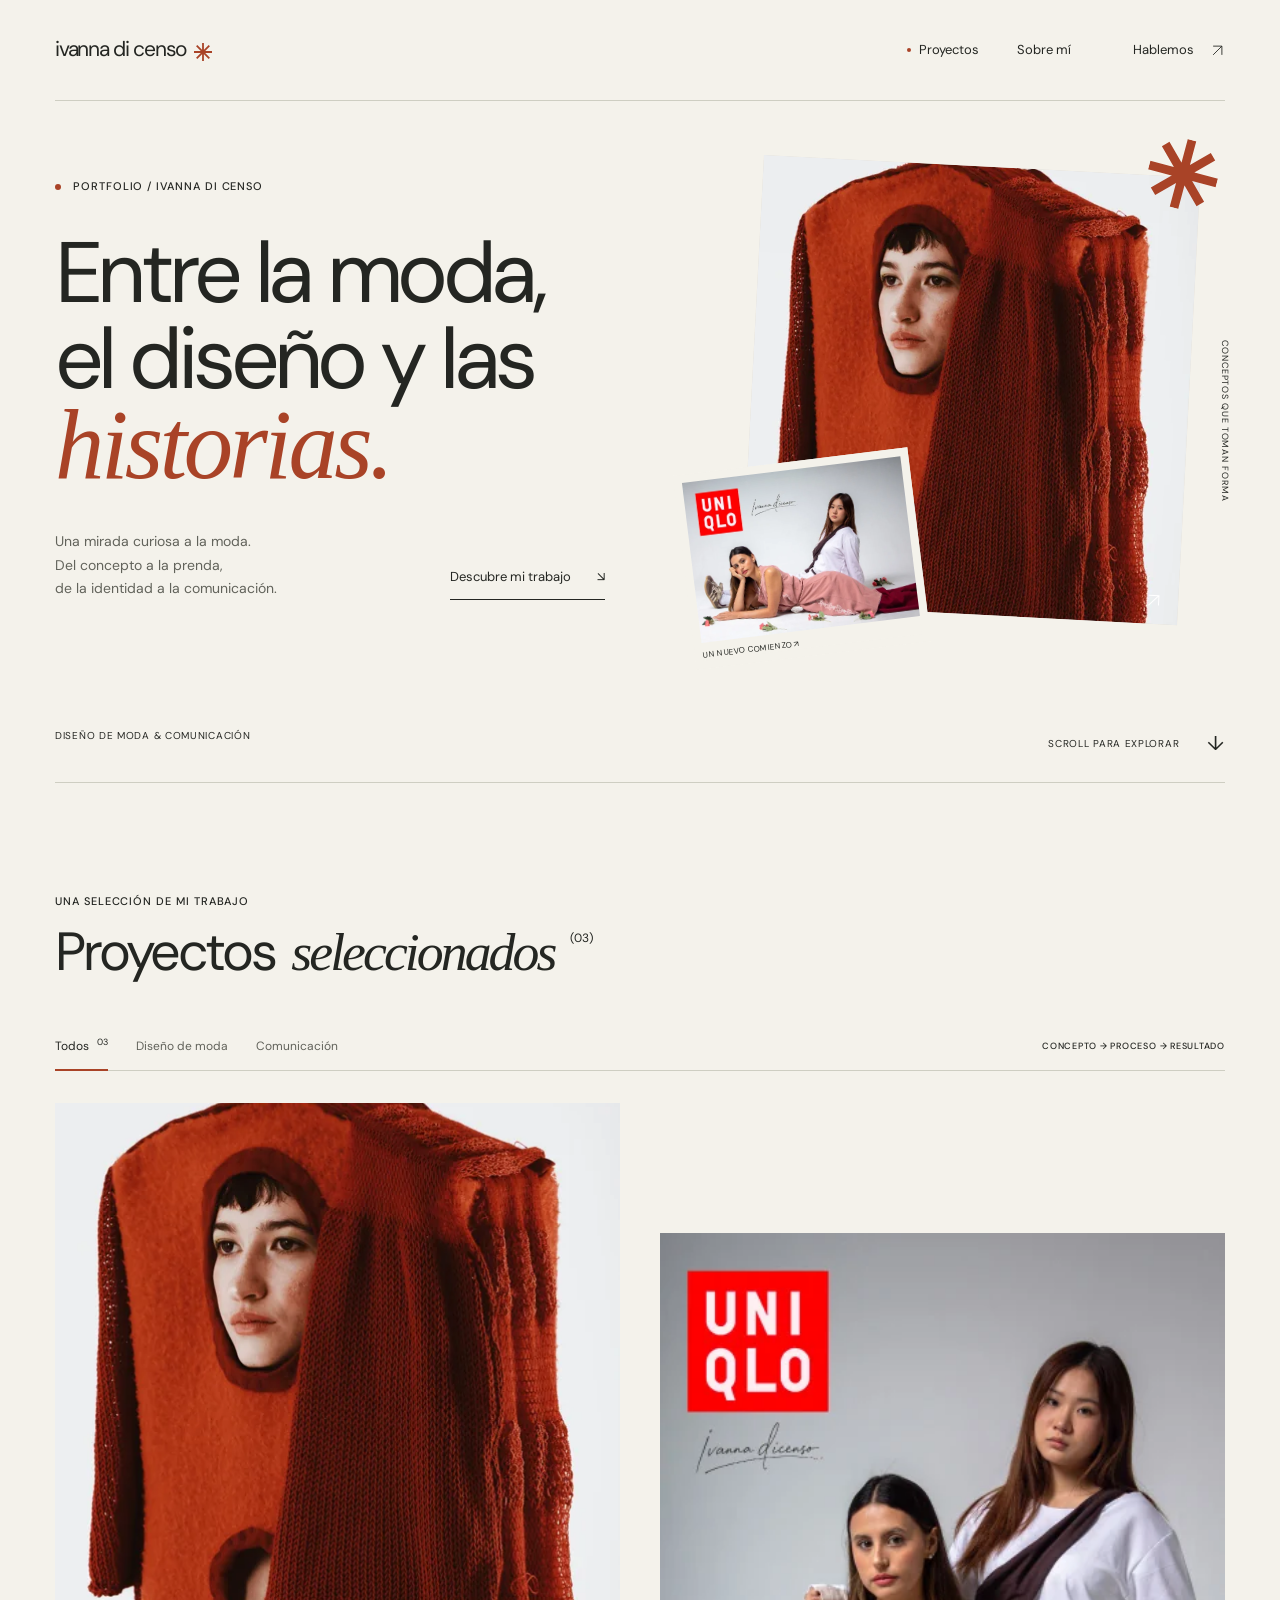
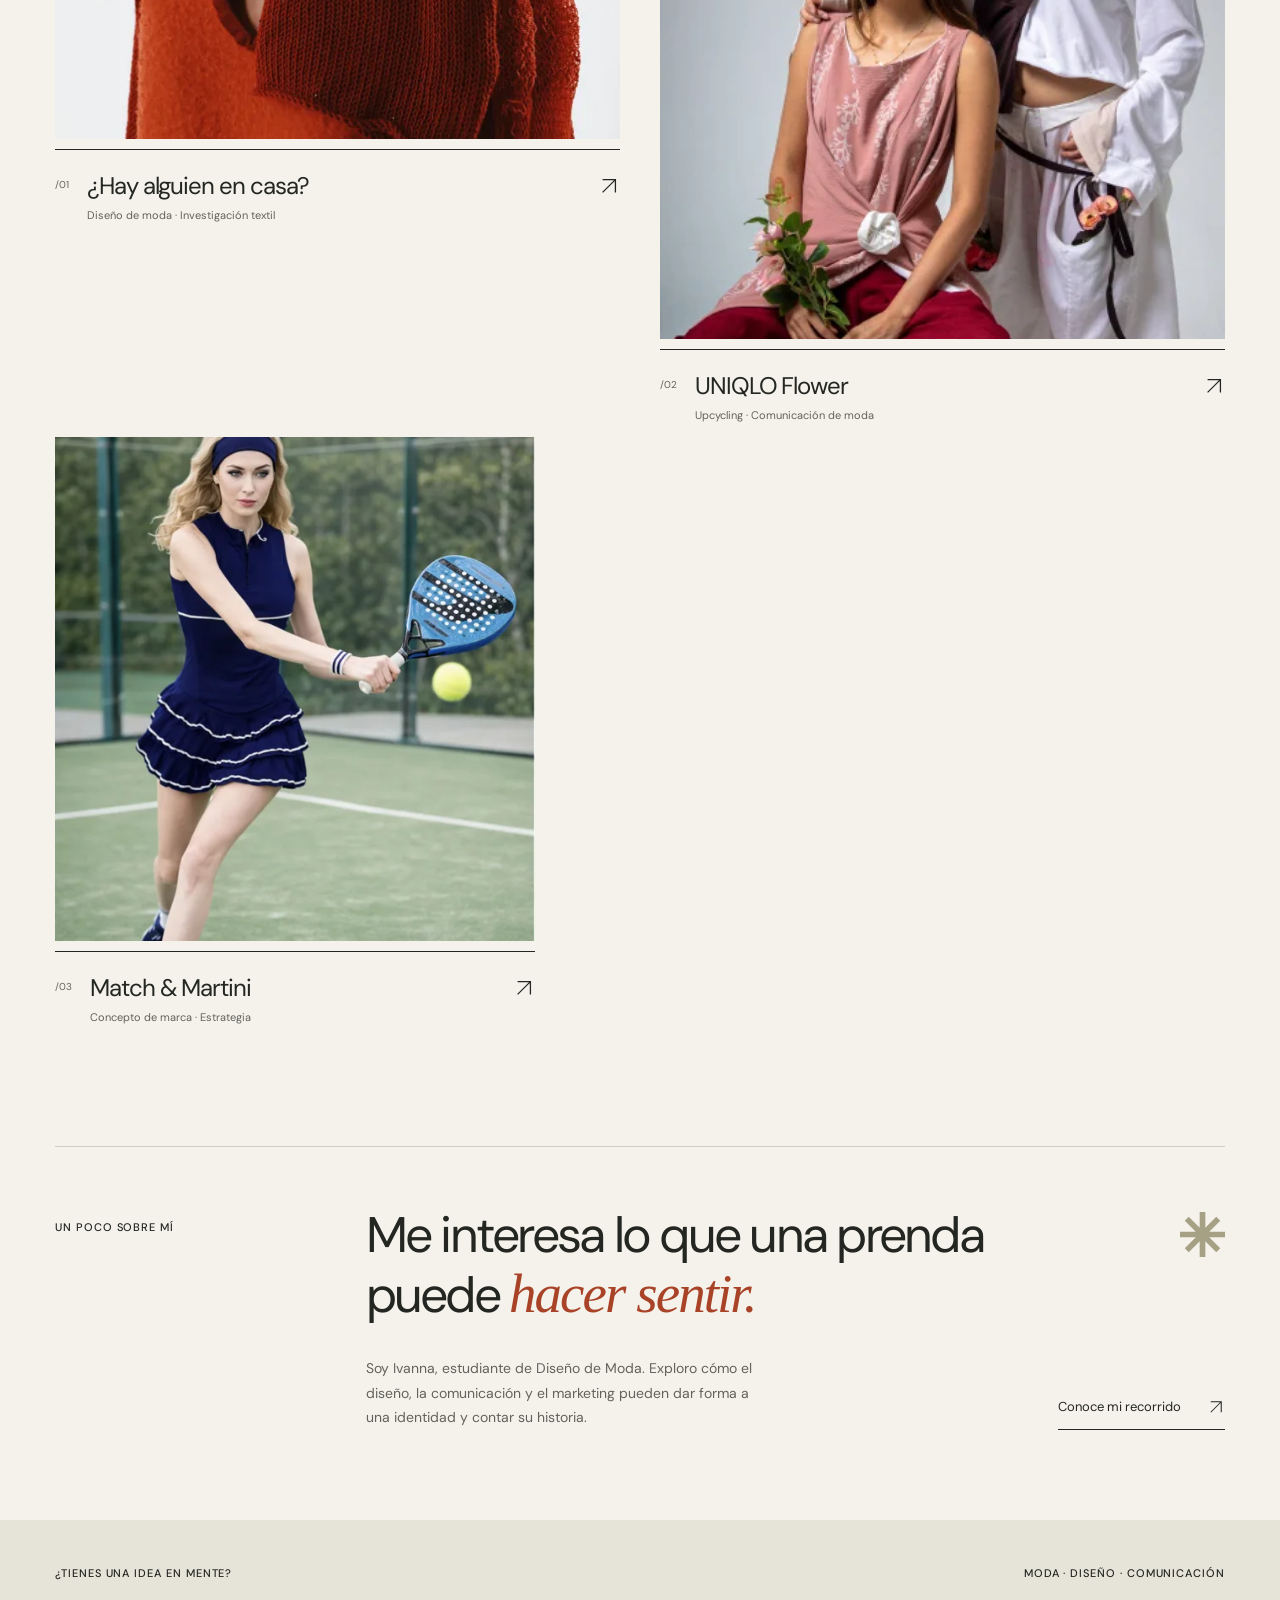
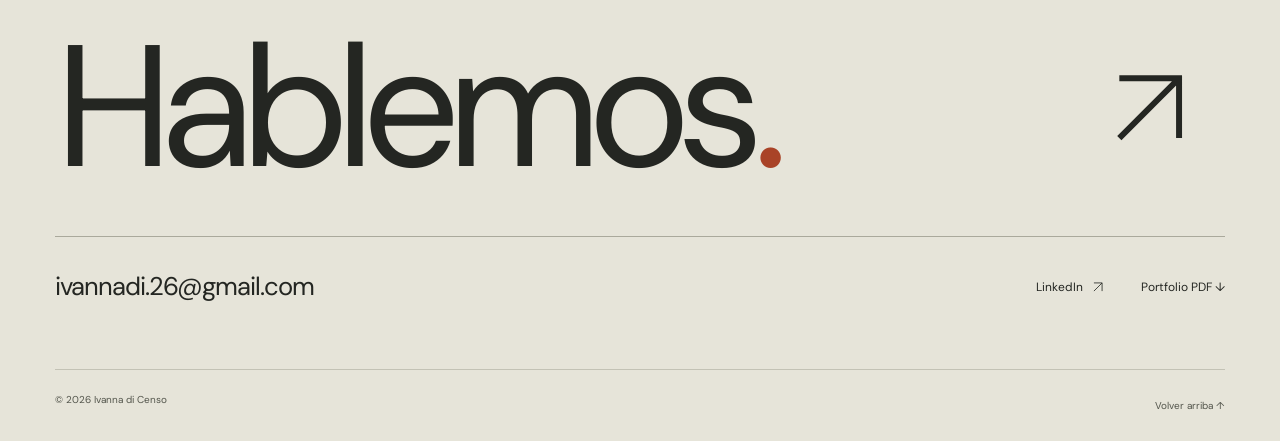
==== index.html @ c48f7194 "Build Ivanna di Censo fashion portfolio" ====
<!doctype html><html lang="es"><head><meta charset="UTF-8"><meta name="viewport" content="width=device-width, initial-scale=1"><meta name="theme-color" content="#f4f2eb"><title>Ivanna di Censo — Diseño de moda & comunicación</title><meta name="description" content="Portfolio de Ivanna di Censo. Proyectos de diseño de moda, investigación textil, upcycling y comunicación de marca."><link rel="canonical" href="https://daguilar2023.github.io/ivanna-di-censo/index.html"><meta property="og:type" content="website"><meta property="og:locale" content="es_ES"><meta property="og:title" content="Ivanna di Censo — Diseño de moda & comunicación"><meta property="og:description" content="Portfolio de Ivanna di Censo. Proyectos de diseño de moda, investigación textil, upcycling y comunicación de marca."><meta property="og:url" content="https://daguilar2023.github.io/ivanna-di-censo/index.html"><meta property="og:image" content="https://daguilar2023.github.io/ivanna-di-censo/assets/social-preview.jpg"><meta name="twitter:card" content="summary_large_image"><link rel="icon" type="image/svg+xml" href="assets/favicon.svg"><link rel="preload" href="assets/fonts/font-0.ttf" as="font" type="font/ttf" crossorigin><link rel="stylesheet" href="assets/style.css"><script src="assets/main.js" defer></script></head><body id="top"><a class="skip-link" href="#main">Saltar al contenido</a><header class="site-header"><a class="wordmark" href="index.html" aria-label="Ivanna di Censo, inicio">ivanna di censo<span class="brand-star"><svg viewBox="0 0 40 40" fill="none" aria-hidden="true"><path d="M20 0v40M0 20h40M6 6l28 28M6 34 34 6" stroke="currentColor" stroke-width="4"/></svg></span></a><nav aria-label="Navegación principal"><a href="index.html#proyectos" aria-current="page">Proyectos</a><a href="sobre-mi.html" >Sobre mí</a><a href="#contacto" class="nav-contact">Hablemos <svg viewBox="0 0 24 24" fill="none" aria-hidden="true"><path d="M5 19 19 5M5 5h14v14" stroke="currentColor" stroke-width="1.4"/></svg></a></nav></header><main id="main"><section class="hero"><div class="hero-copy"><p class="eyebrow"><span class="tiny-dot"></span> PORTFOLIO / IVANNA DI CENSO</p><h1>Entre la moda,<br>el diseño y las<br><em>historias.</em></h1><div class="hero-intro"><p>Una mirada curiosa a la moda.<br>Del concepto a la prenda,<br>de la identidad a la comunicación.</p><a class="text-link" href="#proyectos">Descubre mi trabajo <span aria-hidden="true">↘</span></a></div></div><div class="hero-art"><a href="hay-alguien-en-casa.html" class="hero-photo" aria-label="Explorar ¿Hay alguien en casa?"><img class="" src="assets/images/casa-cover.webp" srcset="assets/images/casa-cover-small.webp 640w, assets/images/casa-cover.webp 1190w" sizes="(max-width: 700px) 100vw, 50vw" width="1190" height="1800" alt="Prenda escultórica roja de punto con una abertura circular que enmarca el rostro de la modelo" fetchpriority="high" decoding="async"><span class="photo-tag">01 / ¿HAY ALGUIEN EN CASA? <svg viewBox="0 0 24 24" fill="none" aria-hidden="true"><path d="M5 19 19 5M5 5h14v14" stroke="currentColor" stroke-width="1.4"/></svg></span></a><a class="hero-inset" href="uniqlo-flower.html" aria-label="Explorar UNIQLO Flower"><img class="" src="assets/images/flower-editorial.webp" width="551" height="386" alt="Editorial de la colección de upcycling UNIQLO Flower" fetchpriority="high" decoding="async"><span>UN NUEVO COMIENZO ↗</span></a><span class="hero-star"><svg class="asterisk" viewBox="0 0 40 40" fill="none" aria-hidden="true"><path d="M20 0v40M0 20h40M6 6l28 28M6 34 34 6" stroke="currentColor" stroke-width="5"/></svg></span><span class="vertical-note">CONCEPTOS QUE TOMAN FORMA</span></div><div class="hero-foot"><span>DISEÑO DE MODA & COMUNICACIÓN</span><a href="#proyectos" aria-label="Bajar a los proyectos">SCROLL PARA EXPLORAR <span aria-hidden="true">↓</span></a></div></section><section id="proyectos" class="work-section"><div class="section-heading"><div><p class="eyebrow">UNA SELECCIÓN DE MI TRABAJO</p><h2>Proyectos<span class="serif"> seleccionados</span><sup>(03)</sup></h2></div></div><div class="work-toolbar"><div class="filters" role="group" aria-label="Filtrar proyectos" hidden><button type="button" data-filter="all" aria-pressed="true">Todos <sup>03</sup></button><button type="button" data-filter="moda" aria-pressed="false">Diseño de moda</button><button type="button" data-filter="comunicacion" aria-pressed="false">Comunicación</button></div><span class="eyebrow">CONCEPTO → PROCESO → RESULTADO</span></div><p class="sr-only" id="filter-status" role="status"></p><div class="projects-grid"><article class="project-card" data-category="moda"><a href="hay-alguien-en-casa.html" class="project-link"><div class="project-image hay-alguien-en-casa"><img class="" src="assets/images/casa-cover.webp" srcset="assets/images/casa-cover-small.webp 640w, assets/images/casa-cover.webp 1190w" sizes="(max-width: 700px) 100vw, 50vw" width="1190" height="1800" alt="Prenda escultórica roja de punto con una abertura circular que enmarca el rostro de la modelo" loading="lazy" decoding="async"><span class="image-action">Explorar proyecto <svg viewBox="0 0 24 24" fill="none" aria-hidden="true"><path d="M5 19 19 5M5 5h14v14" stroke="currentColor" stroke-width="1.4"/></svg></span></div><div class="project-caption"><span class="project-number">/01</span><div><h3>¿Hay alguien en casa?</h3><p>Diseño de moda · Investigación textil</p></div><span class="card-arrow"><svg viewBox="0 0 24 24" fill="none" aria-hidden="true"><path d="M5 19 19 5M5 5h14v14" stroke="currentColor" stroke-width="1.4"/></svg></span></div></a></article><article class="project-card" data-category="moda comunicacion"><a href="uniqlo-flower.html" class="project-link"><div class="project-image uniqlo-flower"><img class="" src="assets/images/flower-cover.webp" width="412" height="640" alt="Dos modelos con prendas reinterpretadas en tonos rosa y lavanda en la propuesta UNIQLO Flower" loading="lazy" decoding="async"><span class="image-action">Explorar proyecto <svg viewBox="0 0 24 24" fill="none" aria-hidden="true"><path d="M5 19 19 5M5 5h14v14" stroke="currentColor" stroke-width="1.4"/></svg></span></div><div class="project-caption"><span class="project-number">/02</span><div><h3>UNIQLO Flower</h3><p>Upcycling · Comunicación de moda</p></div><span class="card-arrow"><svg viewBox="0 0 24 24" fill="none" aria-hidden="true"><path d="M5 19 19 5M5 5h14v14" stroke="currentColor" stroke-width="1.4"/></svg></span></div></a></article><article class="project-card" data-category="comunicacion"><a href="match-and-martini.html" class="project-link"><div class="project-image match-and-martini"><img class="" src="assets/images/martini-dress.webp" srcset="assets/images/martini-dress-small.webp 640w, assets/images/martini-dress.webp 780w" sizes="(max-width: 700px) 100vw, 50vw" width="780" height="1164" alt="Vestido deportivo azul con volantes de la propuesta Match & Martini en una pista de pádel" loading="lazy" decoding="async"><span class="image-action">Explorar proyecto <svg viewBox="0 0 24 24" fill="none" aria-hidden="true"><path d="M5 19 19 5M5 5h14v14" stroke="currentColor" stroke-width="1.4"/></svg></span></div><div class="project-caption"><span class="project-number">/03</span><div><h3>Match & Martini</h3><p>Concepto de marca · Estrategia</p></div><span class="card-arrow"><svg viewBox="0 0 24 24" fill="none" aria-hidden="true"><path d="M5 19 19 5M5 5h14v14" stroke="currentColor" stroke-width="1.4"/></svg></span></div></a></article></div></section><section class="about-preview"><p class="eyebrow">UN POCO SOBRE MÍ</p><div><h2>Me interesa lo que una prenda<br>puede <em>hacer sentir.</em></h2><div class="about-preview-bottom"><p>Soy Ivanna, estudiante de Diseño de Moda. Exploro cómo el diseño, la comunicación y el marketing pueden dar forma a una identidad y contar su historia.</p><a class="text-link" href="sobre-mi.html">Conoce mi recorrido <svg viewBox="0 0 24 24" fill="none" aria-hidden="true"><path d="M5 19 19 5M5 5h14v14" stroke="currentColor" stroke-width="1.4"/></svg></a></div></div><svg class="asterisk" viewBox="0 0 40 40" fill="none" aria-hidden="true"><path d="M20 0v40M0 20h40M6 6l28 28M6 34 34 6" stroke="currentColor" stroke-width="5"/></svg></section></main><footer id="contacto" class="contact-section"><div class="contact-top"><span class="eyebrow">¿TIENES UNA IDEA EN MENTE?</span><span class="eyebrow">MODA · DISEÑO · COMUNICACIÓN</span></div><a class="contact-title" href="mailto:ivannadi.26@gmail.com">Hablemos<span class="serif">.</span> <svg viewBox="0 0 24 24" fill="none" aria-hidden="true"><path d="M5 19 19 5M5 5h14v14" stroke="currentColor" stroke-width="1.4"/></svg></a><div class="contact-bottom"><a class="email" href="mailto:ivannadi.26@gmail.com">ivannadi.26@gmail.com</a><div><a href="https://www.linkedin.com/in/ivanna-di-censo-b4698a2b5/" target="_blank" rel="noopener noreferrer">LinkedIn <svg viewBox="0 0 24 24" fill="none" aria-hidden="true"><path d="M5 19 19 5M5 5h14v14" stroke="currentColor" stroke-width="1.4"/></svg><span class="sr-only"> (se abre en otra pestaña)</span></a><a href="assets/ivanna-di-censo-portfolio.pdf" download>Portfolio PDF ↓</a></div></div><div class="footer-meta"><span>© 2026 Ivanna di Censo</span><a href="#top">Volver arriba ↑</a></div></footer></body></html>
---- assets/style.css ----
@import url('fonts.css');
:root{--paper:#f4f2eb;--ink:#242622;--muted:#62635b;--line:#cecec2;--accent:#a94327;--pale:#e8e5db;--olive:#a6a084;--serif:'Instrument Serif',Georgia,serif;--sans:'DM Sans',Arial,sans-serif;--gutter:clamp(22px,4.3vw,80px)}
*{box-sizing:border-box}html{scroll-behavior:smooth;scroll-padding-top:32px}body{margin:0;background:var(--paper);color:var(--ink);font-family:var(--sans);font-size:16px;line-height:1.5;-webkit-font-smoothing:antialiased}a{color:inherit;text-decoration:none}button{font:inherit;color:inherit;cursor:pointer;touch-action:manipulation}a,button{-webkit-tap-highlight-color:transparent}button:active{opacity:.65}img{max-width:100%;display:block;height:auto}svg{display:inline-block;width:24px;height:24px;vertical-align:middle;flex-shrink:0}h1,h2,h3,h4,p,figure{margin:0}h1,h2,h3,h4{font-weight:400}h1,h2{letter-spacing:-.055em;line-height:1.03;text-wrap:balance}em,.serif{font-family:var(--serif);font-weight:400}em{letter-spacing:-.035em}a:focus-visible,button:focus-visible{outline:2px solid var(--accent);outline-offset:6px}a,button{transition:color .2s,background .2s,opacity .2s}a:hover{color:var(--accent)}[hidden]{display:none!important}.sr-only{position:absolute;width:1px;height:1px;padding:0;margin:-1px;overflow:hidden;clip:rect(0,0,0,0);white-space:nowrap;border:0}.skip-link{position:fixed;top:12px;left:20px;background:var(--ink);color:white;padding:12px;z-index:100;transform:translateY(-150%)}.skip-link:focus{transform:none}.eyebrow{font-size:11px;letter-spacing:.085em;font-weight:500;line-height:1.6;text-transform:uppercase}.tiny-dot{width:6px;height:6px;background:var(--accent);display:inline-block;border-radius:50%;margin-right:8px;vertical-align:middle}.site-header{margin:0 var(--gutter);padding:28px 0;display:flex;justify-content:space-between;align-items:center;border-bottom:1px solid var(--line);gap:24px}.wordmark{font-size:21px;letter-spacing:-.06em;display:flex;align-items:center;gap:8px;white-space:nowrap}.brand-star{color:var(--accent);font-size:25px;line-height:1}.site-header nav{display:flex;gap:38px;align-items:center}.site-header nav a{font-size:13px;min-height:44px;display:flex;align-items:center;gap:16px}.site-header nav [aria-current]{position:relative}.site-header nav [aria-current]:before{content:'';position:absolute;left:-12px;top:20px;width:4px;height:4px;background:var(--accent);border-radius:50%}.nav-contact{margin-left:24px}.nav-contact svg{width:15px;height:15px}.hero{margin:0 var(--gutter);padding-top:65px;position:relative;display:grid;grid-template-columns:1.12fr 1fr;gap:32px}.hero-copy{padding-top:12px;z-index:2;position:relative}.hero h1{font-size:clamp(64px,6.7vw,112px);margin-top:34px;letter-spacing:-.065em;line-height:1.01}.hero h1 em{color:var(--accent);font-size:1.15em;line-height:.85}.hero-intro{margin-top:38px;display:flex;align-items:flex-end;gap:28px;justify-content:space-between;max-width:550px}.hero-intro p{font-size:14px;line-height:1.65;color:var(--muted)}.text-link{font-size:13px;display:inline-flex;align-items:center;justify-content:space-between;gap:26px;border-bottom:1px solid var(--ink);padding:12px 0;min-height:44px;white-space:nowrap}.text-link:hover{border-color:var(--accent)}.text-link svg{width:18px;height:18px}.hero-art{position:relative;padding:0 36px 50px 64px}.hero-photo{position:relative;display:block;background:#e3dfd8;transform:rotate(3deg);overflow:hidden}.hero-photo>img{width:100%;height:clamp(380px,35vw,565px);object-fit:cover;object-position:center 36%;transition:transform .6s}.hero-photo:hover>img{transform:scale(1.025)}.photo-tag{position:absolute;bottom:15px;left:16px;right:16px;color:#fff;font-size:9px;letter-spacing:.03em;display:flex;justify-content:space-between;align-items:center;text-shadow:0 1px 4px #000}.photo-tag svg{width:17px;height:17px}.hero-inset{position:absolute;left:-4px;bottom:8px;width:44%;transform:rotate(-7deg);border:8px solid var(--paper);background:var(--paper)}.hero-inset img{aspect-ratio:1.37;object-fit:cover;width:100%}.hero-inset span{font-size:8px;letter-spacing:.04em;display:block;padding:6px 0 0}.hero-star{position:absolute;right:7px;top:-27px;color:var(--accent);transform:rotate(15deg)}.hero-star svg{width:70px;height:70px}.vertical-note{position:absolute;right:-6px;top:35%;writing-mode:vertical-rl;font-size:9px;letter-spacing:.1em}.hero-foot{grid-column:1/-1;display:flex;justify-content:space-between;border-bottom:1px solid var(--line);padding:12px 0 24px;margin-top:20px;font-size:10px;letter-spacing:.07em}.hero-foot a{display:flex;align-items:center;gap:28px}.hero-foot a span{font-size:20px}.work-section{padding:110px var(--gutter) 100px}.section-heading h2{font-size:clamp(38px,4.2vw,68px);margin-top:14px}.section-heading h2 .serif{font-style:italic}.section-heading sup{font-size:12px;letter-spacing:0;vertical-align:top;display:inline-block;margin:7px 0 0 16px}.work-toolbar{display:flex;align-items:center;justify-content:space-between;margin:42px 0 32px;border-bottom:1px solid var(--line);gap:20px}.filters{display:flex;gap:28px;flex-wrap:wrap}.filters button{border:0;background:transparent;font-size:12px;min-height:48px;padding:4px 0;position:relative;color:var(--muted)}.filters button sup{font-size:9px;margin-left:5px}.filters button[aria-pressed=true]{color:var(--ink)}.filters button[aria-pressed=true]:after{position:absolute;bottom:-1px;height:2px;left:0;right:0;content:'';background:var(--accent)}.filters button:hover{color:var(--accent)}.work-toolbar>.eyebrow{font-size:9px}.projects-grid{display:grid;grid-template-columns:1fr 1fr;gap:68px 40px;align-items:start}.project-card:nth-child(2){margin-top:130px}.project-card:nth-child(3){grid-column:1;margin-top:-75px;max-width:85%}.project-link{display:block}.project-image{overflow:hidden;position:relative;background:var(--pale);aspect-ratio:4/4.5}.project-image>img{width:100%;height:100%;object-fit:cover;transition:transform .65s cubic-bezier(.2,.65,.3,1)}.project-link:hover .project-image>img{transform:scale(1.035)}.project-image.uniqlo-flower{aspect-ratio:4/5}.project-image.match-and-martini{aspect-ratio:4/4.2;background:#dfdfd3}.project-image.match-and-martini img{object-position:50% 35%}.image-action{position:absolute;right:18px;bottom:18px;background:var(--paper);color:var(--ink);padding:11px 15px;font-size:11px;display:flex;align-items:center;gap:22px;opacity:0;transform:translateY(8px);transition:opacity .2s,transform .2s}.image-action svg{width:15px;height:15px}.project-link:hover .image-action,.project-link:focus-visible .image-action{opacity:1;transform:none}.project-caption{display:flex;gap:18px;align-items:start;padding:20px 0;border-top:1px solid var(--ink);margin-top:10px}.project-number{font-size:10px;padding-top:7px;color:var(--muted)}.project-caption h3{font-size:24px;letter-spacing:-.045em;line-height:1.3}.project-caption p{font-size:11px;margin-top:6px;color:var(--muted)}.card-arrow{margin-left:auto;padding-top:3px}.card-arrow svg{width:22px;height:22px}.projects-grid.is-filtered .project-card{margin:0;max-width:none;grid-column:auto}.about-preview{margin:0 var(--gutter);padding:60px 0 90px;border-top:1px solid var(--line);display:grid;grid-template-columns:1fr 3fr;position:relative;gap:24px}.about-preview>.eyebrow{padding-top:12px}.about-preview h2{font-size:clamp(36px,3.9vw,64px);line-height:1.12}.about-preview h2 em{color:var(--accent);font-size:1.1em}.about-preview-bottom{display:flex;align-items:end;justify-content:space-between;gap:36px;margin-top:32px}.about-preview-bottom p{max-width:410px;font-size:14px;line-height:1.75;color:var(--muted)}.about-preview>.asterisk{position:absolute;right:0;top:65px;color:var(--olive);width:45px;height:45px}.contact-section{background:#e6e4d9;padding:45px var(--gutter) 0}.contact-top{display:flex;justify-content:space-between;gap:20px}.contact-title{font-size:clamp(72px,13.5vw,220px);letter-spacing:-.075em;line-height:1.25;display:flex;align-items:center;gap:8px;border-bottom:1px solid #aaa99c;padding:18px 0 20px}.contact-title .serif{color:var(--accent);margin-left:-.06em}.contact-title svg{width:clamp(50px,8vw,125px);height:auto;margin-left:auto;margin-right:25px}.contact-bottom{display:flex;justify-content:space-between;padding:28px 0 60px;gap:24px;align-items:center}.contact-bottom .email{font-size:clamp(17px,2vw,29px);letter-spacing:-.04em}.contact-bottom>div{display:flex;gap:36px;align-items:center;font-size:12px}.contact-bottom>div a{display:flex;align-items:center;gap:8px;min-height:44px}.contact-bottom svg{width:14px;height:14px}.footer-meta{border-top:1px solid #c3c2b5;display:flex;justify-content:space-between;padding:22px 0;font-size:10px;color:#53554c}.footer-meta a{padding:6px 0}.back-link{display:inline-flex;align-items:center;font-size:12px;min-height:44px}.project-header{padding:35px var(--gutter) 55px}.project-heading-line{display:flex;justify-content:space-between;gap:24px;margin-top:38px}.project-heading-line .eyebrow:last-child{color:var(--muted)}.project-header h1{font-size:clamp(50px,7.7vw,120px);margin-top:20px;line-height:1.06}.project-short{font-size:clamp(26px,3vw,46px);font-style:italic;margin-top:12px;color:var(--accent)}.project-overview{margin:0 var(--gutter);display:grid;grid-template-columns:1.2fr 1fr;gap:clamp(40px,8vw,128px);align-items:center}.project-lead-image{background:var(--pale);overflow:hidden}.project-lead-image img{aspect-ratio:4/4.5;width:100%;object-fit:cover}.project-lead-image.match-and-martini img{object-position:50% 36%}.project-overview-copy .lead{font-size:clamp(21px,2vw,30px);letter-spacing:-.03em;line-height:1.4}.project-overview dl{margin:40px 0 0;border-top:1px solid var(--line)}.project-overview dt{font-size:10px;letter-spacing:.08em;margin:22px 0 8px}.project-overview dd{margin:0;font-size:13px;color:var(--muted);max-width:400px}.project-concept,.bio-section{margin:100px var(--gutter) 80px;padding-top:40px;border-top:1px solid var(--line);display:grid;grid-template-columns:1fr 3fr;gap:30px}.project-concept h2,.bio-section h2{font-size:clamp(40px,4.5vw,68px);margin-bottom:32px}.two-column-copy{display:grid;grid-template-columns:1fr 1fr;gap:40px}.two-column-copy p{font-size:15px;line-height:1.8;color:var(--muted)}.project-gallery{padding:0 var(--gutter);display:grid;grid-template-columns:1fr 1fr;align-items:start;gap:64px 40px}.gallery-item-1{margin-top:130px}.gallery-item-2{margin-top:-90px}.gallery-item-3{margin-top:50px}.zoom-link{display:block;position:relative;background:var(--pale);overflow:hidden}.zoom-link img{width:100%;max-height:850px;object-fit:cover;transition:transform .5s}.zoom-link:hover img{transform:scale(1.025)}.zoom-indicator{position:absolute;bottom:14px;right:14px;width:36px;height:36px;display:grid;place-content:center;background:var(--paper);border-radius:50%;font-size:20px}.gallery-item figcaption{font-size:11px;display:flex;gap:22px;padding:13px 0;color:var(--muted);max-width:460px}.gallery-item figcaption>span{font-size:10px;color:var(--ink)}.project-process{margin:90px var(--gutter) 40px;padding-top:35px;border-top:1px solid var(--line);display:grid;grid-template-columns:1fr 3fr;gap:30px}.project-process h2{font-size:clamp(38px,4vw,60px);margin-bottom:25px}.project-process>div>p{max-width:640px;font-size:15px;line-height:1.8;color:var(--muted)}.sketch-strip{display:flex;align-items:center;justify-content:center;gap:20px;background:#e9e6da;margin:0 var(--gutter);padding:50px 24px}.sketch-strip img{object-fit:contain;width:20%;max-height:460px}.photo-credits{margin:24px var(--gutter) 0;font-size:11px;color:var(--muted)}.next-project{margin:100px var(--gutter) 80px;padding-top:30px;border-top:1px solid var(--line)}.next-project a{font-size:clamp(32px,6vw,90px);letter-spacing:-.06em;display:flex;align-items:center;justify-content:space-between;gap:30px;padding-top:22px}.next-project svg{width:clamp(25px,5vw,70px);height:auto}.brand-board{background:#e2e6e3;margin:0 var(--gutter) 70px;padding:50px;display:flex;align-items:center;justify-content:center;gap:12%}.brand-board img:first-child{width:40%;max-width:320px}.brand-board img:last-child{max-height:280px;width:auto;max-width:24%;object-fit:contain}.lightbox{padding:70px 35px 24px;border:0;background:var(--paper);max-width:95vw;max-height:94dvh;width:1100px;overflow:auto}.lightbox::backdrop{background:#1b1d19e8}.lightbox>img{max-height:70dvh;width:auto;max-width:100%;object-fit:contain;margin:auto}.lightbox-close{position:absolute;top:15px;right:24px;border:0;background:transparent;font-size:14px;min-height:44px;padding:0 10px}.lightbox-caption{font-size:12px;line-height:1.5;max-width:600px;text-align:center;margin:18px auto 0}.about-hero{padding:80px var(--gutter) 20px;display:grid;grid-template-columns:1.4fr 1fr;align-items:center;gap:60px}.about-hero h1{font-size:clamp(58px,6.8vw,105px);margin:28px 0 32px}.about-hero h1 em{color:var(--accent)}.about-hero .lead{font-size:20px;max-width:360px;letter-spacing:-.03em}.about-hero figure{max-width:390px;margin-left:auto;transform:rotate(3deg)}.about-hero figure img{width:100%}.about-hero figcaption{font-size:9px;margin-top:12px;letter-spacing:.07em}.cv-section{margin:0 var(--gutter);padding:50px 0 60px;border-top:1px solid var(--line);display:grid;grid-template-columns:1fr 1.8fr;gap:80px}.cv-label h2{font-size:clamp(34px,3.5vw,54px);line-height:1.12;margin-top:20px}.education-row{padding:0 0 28px}.education-row+article{padding-top:28px;border-top:1px solid var(--line)}.education-row h3{font-size:22px;letter-spacing:-.035em;margin-bottom:8px}.education-row p{font-size:14px;color:var(--muted);margin-top:8px;max-width:500px;line-height:1.7}.experience-row{display:grid;grid-template-columns:1fr 1.3fr;gap:24px;padding-bottom:28px}.experience-row+article{padding-top:28px;border-top:1px solid var(--line)}.experience-row h3{font-size:17px;letter-spacing:-.03em}.experience-row h4{font-size:14px}.experience-row p{font-size:13px;color:var(--muted);line-height:1.7;margin-top:9px}.skill-list{list-style:none;padding:0;margin:0;display:flex;gap:10px;flex-wrap:wrap}.skill-list li{border:1px solid #b9b9ab;padding:9px 16px;border-radius:40px;font-size:13px}.languages{margin:30px 0;display:flex;gap:50px}.languages p{font-size:16px}.languages span{display:block;color:var(--muted);font-size:12px;margin-top:4px}.skills-section{padding-bottom:100px}.not-found{padding:100px var(--gutter) 150px}.not-found h1{font-size:70px;margin:30px 0}.not-found p{margin-bottom:20px}
@media(min-width:1700px){body{max-width:1800px;margin:auto}.hero{grid-template-columns:1.1fr 1fr}.hero h1{font-size:120px}}
@media(hover:none){.image-action{opacity:1;transform:none}.hero-photo:hover>img,.project-link:hover .project-image>img{transform:none}}
@media(max-width:1000px){.hero{gap:15px;padding-top:48px}.hero h1{font-size:clamp(54px,7vw,76px)}.hero-art{padding-left:30px;padding-right:20px}.hero-photo>img{height:430px}.hero-inset{left:-10px;width:47%}.hero-intro{display:block}.hero-intro .text-link{margin-top:16px}.hero-star{right:-7px}.hero-star svg{width:55px;height:55px}.vertical-note{right:-20px}.hero-foot{margin-top:10px}.work-toolbar>.eyebrow{display:none}.about-preview{grid-template-columns:1fr 3fr}.about-preview>.asterisk{display:none}.about-preview-bottom{align-items:start;flex-direction:column;gap:14px}.cv-section{gap:40px}.about-hero{gap:40px}.project-overview{gap:40px}.project-concept,.bio-section,.project-process{grid-template-columns:1fr 3fr;gap:24px}.contact-bottom>div{gap:20px}}
@media(max-width:700px){:root{--gutter:22px}.site-header{padding:15px 0;gap:16px;align-items:center}.wordmark{font-size:17px;gap:5px}.brand-star{font-size:21px}.site-header nav{gap:18px}.site-header nav a{font-size:11px}.site-header nav a.nav-contact{display:none}.site-header nav [aria-current]:before{left:-8px;width:3px;height:3px}.hero{padding-top:35px;display:block}.hero-copy{padding:0}.hero h1{font-size:clamp(40px,10.6vw,76px);margin-top:22px;line-height:1.02}.hero-intro{display:flex;gap:15px;align-items:end;margin-top:26px;max-width:none}.hero-intro p{font-size:12px}.hero-intro .text-link{font-size:11px;gap:15px;margin:0;white-space:normal;max-width:145px}.hero-art{margin:45px 12px 0 0;padding:0 20px 28px 56px}.hero-photo>img{height:auto;aspect-ratio:4/4.7;object-fit:cover;object-position:center 35%}.hero-inset{width:43%;left:0;bottom:0;border-width:6px}.hero-star{top:-23px;right:-6px}.hero-star svg{width:54px;height:54px}.vertical-note{right:-18px;font-size:8px}.hero-foot{margin-top:22px;padding-bottom:18px;gap:15px;font-size:8px}.hero-foot a{gap:12px}.hero-foot a span{font-size:17px}.work-section{padding-top:65px;padding-bottom:65px}.section-heading h2{font-size:42px;line-height:1.1;max-width:340px}.section-heading h2 .serif{display:block}.section-heading sup{position:relative;top:-50px;left:245px;margin:0;font-size:10px}.work-toolbar{margin-top:10px;margin-bottom:24px}.filters{gap:22px}.filters button{font-size:11px}.projects-grid{grid-template-columns:1fr;gap:38px}.project-card:nth-child(n){grid-column:auto;margin:0;max-width:none}.project-image{aspect-ratio:4/4.6}.project-image.uniqlo-flower{aspect-ratio:4/4.7}.project-image.match-and-martini{aspect-ratio:4/4.5}.project-caption{padding:15px 0;gap:14px}.project-caption h3{font-size:24px}.project-caption p{font-size:11px}.about-preview{display:block;padding:28px 0 55px}.about-preview h2{font-size:36px;line-height:1.13;margin-top:24px}.about-preview h2 br{display:none}.about-preview-bottom{margin-top:25px}.about-preview-bottom p{font-size:14px}.contact-section{padding-top:30px}.contact-top{display:block}.contact-top>.eyebrow:last-child{display:none}.contact-title{font-size:clamp(48px,16vw,120px);padding:20px 0;gap:0}.contact-title svg{width:40px;height:40px;margin-right:0}.contact-bottom{display:block;padding:22px 0 32px}.contact-bottom .email{font-size:23px}.contact-bottom>div{margin-top:18px;gap:30px}.footer-meta{font-size:9px;padding:18px 0}.project-header{padding-top:22px;padding-bottom:35px}.project-heading-line{display:block;margin-top:22px}.project-heading-line .eyebrow:last-child{margin-top:8px}.project-header h1{font-size:clamp(44px,11.5vw,72px);margin-top:22px}.project-short{font-size:31px;margin-top:14px}.project-overview{display:flex;flex-direction:column;gap:30px;align-items:stretch}.project-lead-image img{aspect-ratio:4/4.5}.project-overview-copy .lead{font-size:23px}.project-overview dl{margin-top:30px}.project-concept,.bio-section{display:block;margin-top:60px;margin-bottom:40px;padding-top:24px}.project-concept h2,.bio-section h2{font-size:39px;margin-top:24px;margin-bottom:24px}.two-column-copy{display:block}.two-column-copy p{font-size:15px;margin-top:20px}.project-gallery{display:block}.gallery-item:nth-child(n){margin:0 0 30px}.gallery-item figcaption{font-size:11px}.project-process{display:block;margin-top:55px;padding-top:24px}.project-process h2{font-size:36px;margin-top:22px}.sketch-strip{padding:30px 12px;gap:4px;flex-wrap:wrap}.sketch-strip img{width:44%;max-height:310px}.next-project{margin-top:60px;margin-bottom:55px}.next-project a{font-size:36px;line-height:1.15}.next-project svg{width:30px}.brand-board{padding:30px 20px;gap:15%;margin-bottom:40px}.brand-board img:first-child{width:55%}.brand-board img:last-child{max-height:170px}.lightbox{padding:70px 12px 18px;max-width:96vw}.lightbox-caption{font-size:11px}.about-hero{display:block;padding-top:45px}.about-hero h1{font-size:clamp(50px,12vw,75px);margin:24px 0}.about-hero .lead{font-size:19px}.about-hero figure{margin:40px 12px 0 50px;max-width:310px}.cv-section{display:block;padding:30px 0 40px}.cv-label h2{font-size:36px;margin:20px 0 30px}.cv-label h2 br{display:none}.experience-row{grid-template-columns:1fr;gap:8px}.experience-row h3{font-size:19px}.experience-row h4{font-size:14px}.experience-row p{font-size:14px}.skills-section{padding-bottom:60px}.not-found{padding:60px var(--gutter) 100px}.not-found h1{font-size:48px}}
@media(prefers-reduced-motion:reduce){html{scroll-behavior:auto}*,*::before,*::after{transition:none!important;animation:none!important}}

.brand-star svg{width:18px;height:18px}.project-image.uniqlo-flower img,.project-lead-image.uniqlo-flower img{object-position:50% 0%}.section-heading h2>.serif{margin-left:.1em}@media(max-width:700px){.section-heading h2>.serif{margin-left:0}}
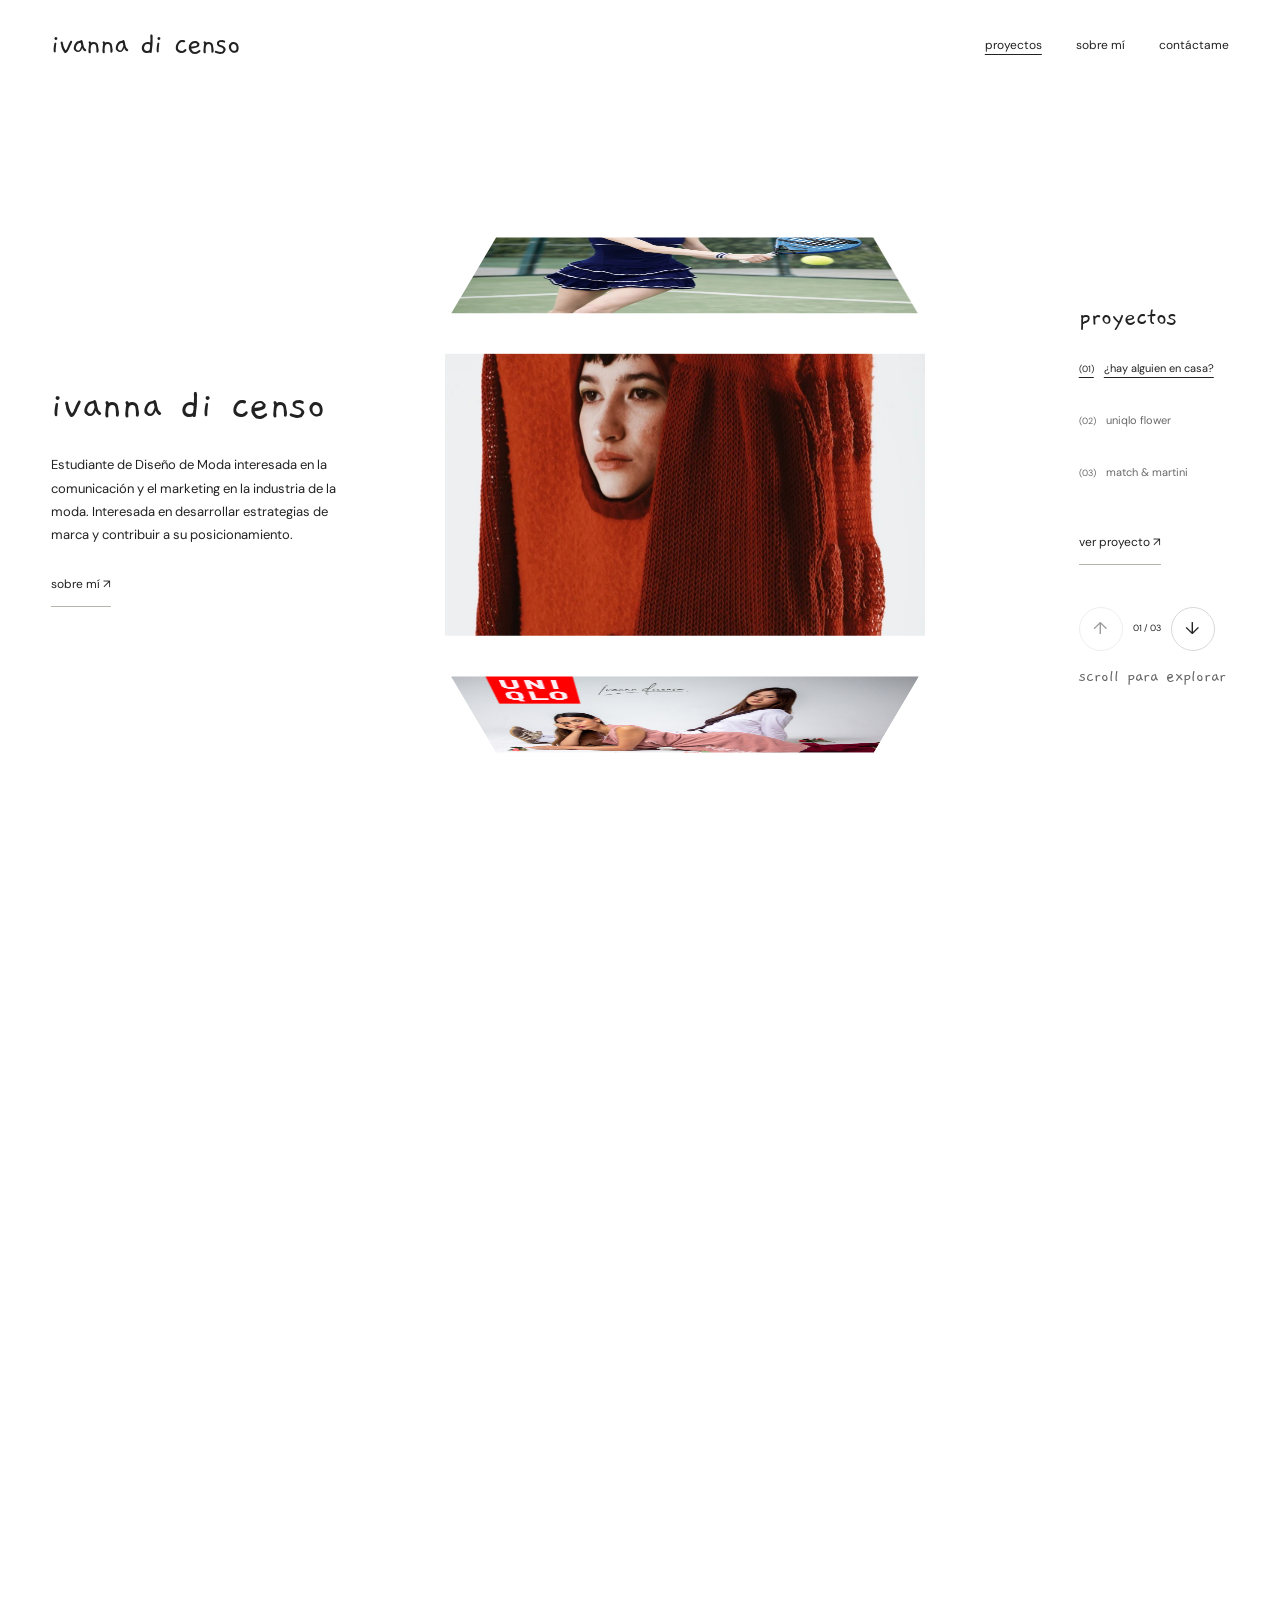
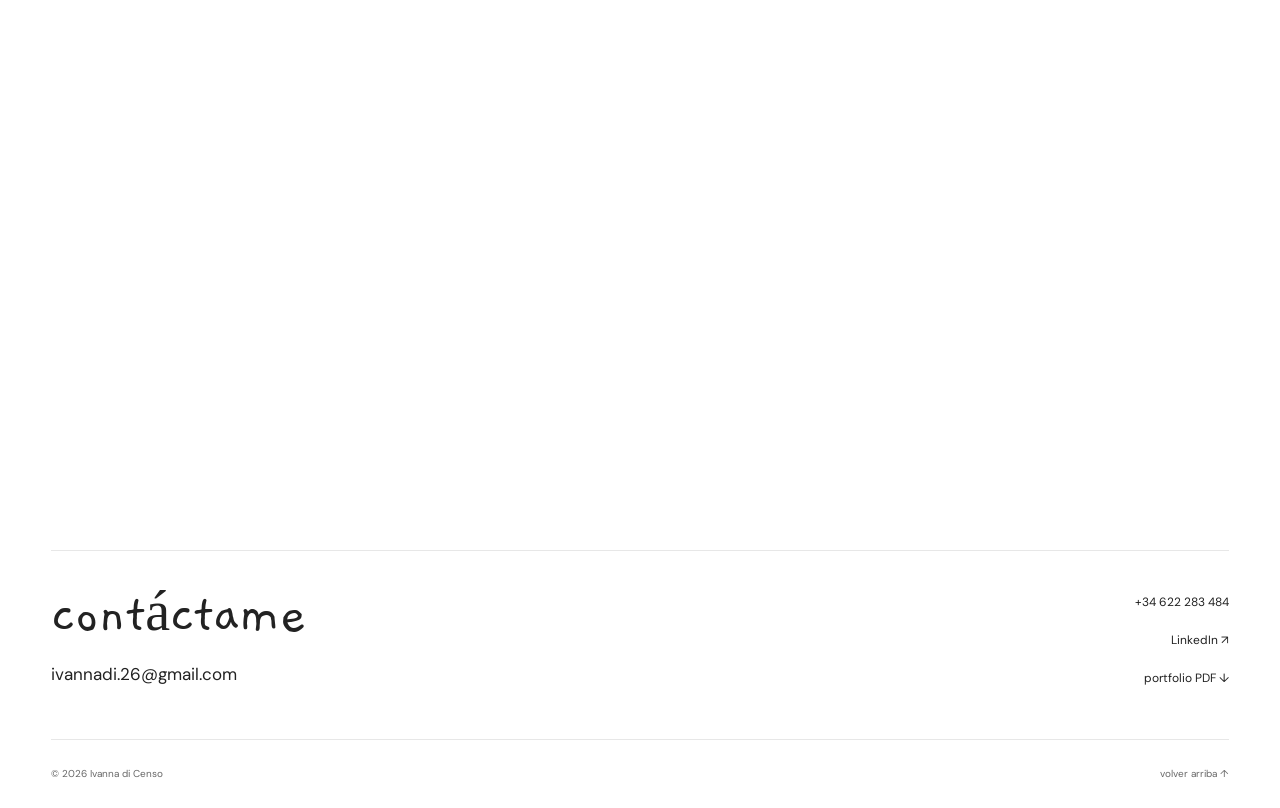
==== commit e49ca22c: "Redesign portfolio from feedback and restore complete project material" ====
--- a/index.html
+++ b/index.html
@@ -1 +1,16 @@
-<!doctype html><html lang="es"><head><meta charset="UTF-8"><meta name="viewport" content="width=device-width, initial-scale=1"><meta name="theme-color" content="#f4f2eb"><title>Ivanna di Censo — Diseño de moda & comunicación</title><meta name="description" content="Portfolio de Ivanna di Censo. Proyectos de diseño de moda, investigación textil, upcycling y comunicación de marca."><link rel="canonical" href="https://daguilar2023.github.io/ivanna-di-censo/index.html"><meta property="og:type" content="website"><meta property="og:locale" content="es_ES"><meta property="og:title" content="Ivanna di Censo — Diseño de moda & comunicación"><meta property="og:description" content="Portfolio de Ivanna di Censo. Proyectos de diseño de moda, investigación textil, upcycling y comunicación de marca."><meta property="og:url" content="https://daguilar2023.github.io/ivanna-di-censo/index.html"><meta property="og:image" content="https://daguilar2023.github.io/ivanna-di-censo/assets/social-preview.jpg"><meta name="twitter:card" content="summary_large_image"><link rel="icon" type="image/svg+xml" href="assets/favicon.svg"><link rel="preload" href="assets/fonts/font-0.ttf" as="font" type="font/ttf" crossorigin><link rel="stylesheet" href="assets/style.css"><script src="assets/main.js" defer></script></head><body id="top"><a class="skip-link" href="#main">Saltar al contenido</a><header class="site-header"><a class="wordmark" href="index.html" aria-label="Ivanna di Censo, inicio">ivanna di censo<span class="brand-star"><svg viewBox="0 0 40 40" fill="none" aria-hidden="true"><path d="M20 0v40M0 20h40M6 6l28 28M6 34 34 6" stroke="currentColor" stroke-width="4"/></svg></span></a><nav aria-label="Navegación principal"><a href="index.html#proyectos" aria-current="page">Proyectos</a><a href="sobre-mi.html" >Sobre mí</a><a href="#contacto" class="nav-contact">Hablemos <svg viewBox="0 0 24 24" fill="none" aria-hidden="true"><path d="M5 19 19 5M5 5h14v14" stroke="currentColor" stroke-width="1.4"/></svg></a></nav></header><main id="main"><section class="hero"><div class="hero-copy"><p class="eyebrow"><span class="tiny-dot"></span> PORTFOLIO / IVANNA DI CENSO</p><h1>Entre la moda,<br>el diseño y las<br><em>historias.</em></h1><div class="hero-intro"><p>Una mirada curiosa a la moda.<br>Del concepto a la prenda,<br>de la identidad a la comunicación.</p><a class="text-link" href="#proyectos">Descubre mi trabajo <span aria-hidden="true">↘</span></a></div></div><div class="hero-art"><a href="hay-alguien-en-casa.html" class="hero-photo" aria-label="Explorar ¿Hay alguien en casa?"><img class="" src="assets/images/casa-cover.webp" srcset="assets/images/casa-cover-small.webp 640w, assets/images/casa-cover.webp 1190w" sizes="(max-width: 700px) 100vw, 50vw" width="1190" height="1800" alt="Prenda escultórica roja de punto con una abertura circular que enmarca el rostro de la modelo" fetchpriority="high" decoding="async"><span class="photo-tag">01 / ¿HAY ALGUIEN EN CASA? <svg viewBox="0 0 24 24" fill="none" aria-hidden="true"><path d="M5 19 19 5M5 5h14v14" stroke="currentColor" stroke-width="1.4"/></svg></span></a><a class="hero-inset" href="uniqlo-flower.html" aria-label="Explorar UNIQLO Flower"><img class="" src="assets/images/flower-editorial.webp" width="551" height="386" alt="Editorial de la colección de upcycling UNIQLO Flower" fetchpriority="high" decoding="async"><span>UN NUEVO COMIENZO ↗</span></a><span class="hero-star"><svg class="asterisk" viewBox="0 0 40 40" fill="none" aria-hidden="true"><path d="M20 0v40M0 20h40M6 6l28 28M6 34 34 6" stroke="currentColor" stroke-width="5"/></svg></span><span class="vertical-note">CONCEPTOS QUE TOMAN FORMA</span></div><div class="hero-foot"><span>DISEÑO DE MODA & COMUNICACIÓN</span><a href="#proyectos" aria-label="Bajar a los proyectos">SCROLL PARA EXPLORAR <span aria-hidden="true">↓</span></a></div></section><section id="proyectos" class="work-section"><div class="section-heading"><div><p class="eyebrow">UNA SELECCIÓN DE MI TRABAJO</p><h2>Proyectos<span class="serif"> seleccionados</span><sup>(03)</sup></h2></div></div><div class="work-toolbar"><div class="filters" role="group" aria-label="Filtrar proyectos" hidden><button type="button" data-filter="all" aria-pressed="true">Todos <sup>03</sup></button><button type="button" data-filter="moda" aria-pressed="false">Diseño de moda</button><button type="button" data-filter="comunicacion" aria-pressed="false">Comunicación</button></div><span class="eyebrow">CONCEPTO → PROCESO → RESULTADO</span></div><p class="sr-only" id="filter-status" role="status"></p><div class="projects-grid"><article class="project-card" data-category="moda"><a href="hay-alguien-en-casa.html" class="project-link"><div class="project-image hay-alguien-en-casa"><img class="" src="assets/images/casa-cover.webp" srcset="assets/images/casa-cover-small.webp 640w, assets/images/casa-cover.webp 1190w" sizes="(max-width: 700px) 100vw, 50vw" width="1190" height="1800" alt="Prenda escultórica roja de punto con una abertura circular que enmarca el rostro de la modelo" loading="lazy" decoding="async"><span class="image-action">Explorar proyecto <svg viewBox="0 0 24 24" fill="none" aria-hidden="true"><path d="M5 19 19 5M5 5h14v14" stroke="currentColor" stroke-width="1.4"/></svg></span></div><div class="project-caption"><span class="project-number">/01</span><div><h3>¿Hay alguien en casa?</h3><p>Diseño de moda · Investigación textil</p></div><span class="card-arrow"><svg viewBox="0 0 24 24" fill="none" aria-hidden="true"><path d="M5 19 19 5M5 5h14v14" stroke="currentColor" stroke-width="1.4"/></svg></span></div></a></article><article class="project-card" data-category="moda comunicacion"><a href="uniqlo-flower.html" class="project-link"><div class="project-image uniqlo-flower"><img class="" src="assets/images/flower-cover.webp" width="412" height="640" alt="Dos modelos con prendas reinterpretadas en tonos rosa y lavanda en la propuesta UNIQLO Flower" loading="lazy" decoding="async"><span class="image-action">Explorar proyecto <svg viewBox="0 0 24 24" fill="none" aria-hidden="true"><path d="M5 19 19 5M5 5h14v14" stroke="currentColor" stroke-width="1.4"/></svg></span></div><div class="project-caption"><span class="project-number">/02</span><div><h3>UNIQLO Flower</h3><p>Upcycling · Comunicación de moda</p></div><span class="card-arrow"><svg viewBox="0 0 24 24" fill="none" aria-hidden="true"><path d="M5 19 19 5M5 5h14v14" stroke="currentColor" stroke-width="1.4"/></svg></span></div></a></article><article class="project-card" data-category="comunicacion"><a href="match-and-martini.html" class="project-link"><div class="project-image match-and-martini"><img class="" src="assets/images/martini-dress.webp" srcset="assets/images/martini-dress-small.webp 640w, assets/images/martini-dress.webp 780w" sizes="(max-width: 700px) 100vw, 50vw" width="780" height="1164" alt="Vestido deportivo azul con volantes de la propuesta Match & Martini en una pista de pádel" loading="lazy" decoding="async"><span class="image-action">Explorar proyecto <svg viewBox="0 0 24 24" fill="none" aria-hidden="true"><path d="M5 19 19 5M5 5h14v14" stroke="currentColor" stroke-width="1.4"/></svg></span></div><div class="project-caption"><span class="project-number">/03</span><div><h3>Match & Martini</h3><p>Concepto de marca · Estrategia</p></div><span class="card-arrow"><svg viewBox="0 0 24 24" fill="none" aria-hidden="true"><path d="M5 19 19 5M5 5h14v14" stroke="currentColor" stroke-width="1.4"/></svg></span></div></a></article></div></section><section class="about-preview"><p class="eyebrow">UN POCO SOBRE MÍ</p><div><h2>Me interesa lo que una prenda<br>puede <em>hacer sentir.</em></h2><div class="about-preview-bottom"><p>Soy Ivanna, estudiante de Diseño de Moda. Exploro cómo el diseño, la comunicación y el marketing pueden dar forma a una identidad y contar su historia.</p><a class="text-link" href="sobre-mi.html">Conoce mi recorrido <svg viewBox="0 0 24 24" fill="none" aria-hidden="true"><path d="M5 19 19 5M5 5h14v14" stroke="currentColor" stroke-width="1.4"/></svg></a></div></div><svg class="asterisk" viewBox="0 0 40 40" fill="none" aria-hidden="true"><path d="M20 0v40M0 20h40M6 6l28 28M6 34 34 6" stroke="currentColor" stroke-width="5"/></svg></section></main><footer id="contacto" class="contact-section"><div class="contact-top"><span class="eyebrow">¿TIENES UNA IDEA EN MENTE?</span><span class="eyebrow">MODA · DISEÑO · COMUNICACIÓN</span></div><a class="contact-title" href="mailto:ivannadi.26@gmail.com">Hablemos<span class="serif">.</span> <svg viewBox="0 0 24 24" fill="none" aria-hidden="true"><path d="M5 19 19 5M5 5h14v14" stroke="currentColor" stroke-width="1.4"/></svg></a><div class="contact-bottom"><a class="email" href="mailto:ivannadi.26@gmail.com">ivannadi.26@gmail.com</a><div><a href="https://www.linkedin.com/in/ivanna-di-censo-b4698a2b5/" target="_blank" rel="noopener noreferrer">LinkedIn <svg viewBox="0 0 24 24" fill="none" aria-hidden="true"><path d="M5 19 19 5M5 5h14v14" stroke="currentColor" stroke-width="1.4"/></svg><span class="sr-only"> (se abre en otra pestaña)</span></a><a href="assets/ivanna-di-censo-portfolio.pdf" download>Portfolio PDF ↓</a></div></div><div class="footer-meta"><span>© 2026 Ivanna di Censo</span><a href="#top">Volver arriba ↑</a></div></footer></body></html>+<!doctype html>
+<html lang="es">
+<head>
+<meta charset="UTF-8"><meta name="viewport" content="width=device-width, initial-scale=1"><meta name="theme-color" content="#ffffff">
+<title>Ivanna di Censo — Portfolio</title><meta name="description" content="Estudiante de Diseño de Moda interesada en la comunicación y el marketing en la industria de la moda. Interesada en desarrollar estrategias de marca y contribuir a su posicionamiento."><link rel="canonical" href="https://daguilar2023.github.io/ivanna-di-censo/index.html">
+<meta property="og:type" content="website"><meta property="og:locale" content="es_ES"><meta property="og:title" content="Ivanna di Censo — Portfolio"><meta property="og:description" content="Estudiante de Diseño de Moda interesada en la comunicación y el marketing en la industria de la moda. Interesada en desarrollar estrategias de marca y contribuir a su posicionamiento."><meta property="og:url" content="https://daguilar2023.github.io/ivanna-di-censo/index.html"><meta property="og:image" content="https://daguilar2023.github.io/ivanna-di-censo/assets/social-preview.jpg?v=2"><meta name="twitter:card" content="summary_large_image">
+<link rel="icon" type="image/svg+xml" href="assets/favicon.svg?v=2"><link rel="preload" href="assets/fonts/gaegu-0.ttf" as="font" type="font/ttf" crossorigin><link rel="stylesheet" href="assets/style.css?v=2"><script src="assets/main.js?v=2" defer></script>
+</head><body id="top" class="home">
+<a class="skip-link" href="#main">Saltar al contenido</a>
+<header class="site-header"><a class="wordmark" href="index.html" aria-label="Ivanna di Censo, inicio">ivanna di censo</a>
+<nav aria-label="Navegación principal"><a href="index.html#proyectos" aria-current="page">proyectos</a><a href="sobre-mi.html" >sobre mí</a><a class="nav-contact" href="#contacto">contáctame</a></nav></header><main id="main"><section id="proyectos" class="wheel-scroll"><div class="wheel-sticky">
+<div class="intro"><h1>ivanna di censo</h1><p>Estudiante de Diseño de Moda interesada en la comunicación y el marketing en la industria de la moda. Interesada en desarrollar estrategias de marca y contribuir a su posicionamiento.</p><a class="small-link" href="sobre-mi.html">sobre mí ↗</a></div>
+<div class="project-wheel" aria-label="Proyectos"><ul class="wheel-cards"><li class="wheel-item"><a href="hay-alguien-en-casa.html" class="wheel-card" aria-label="Ver proyecto: ¿hay alguien en casa?"><img src="assets/images/casa-cover.webp?v=2" srcset="assets/images/casa-cover-small.webp?v=2 640w, assets/images/casa-cover.webp?v=2 1686w" sizes="(max-width: 700px) 85vw, 450px" width="1686" height="2550" alt="¿hay alguien en casa?" class="" fetchpriority="high" decoding="async"><div class="wheel-caption"><h2>¿hay alguien en casa?</h2><p>moda e interiorismo retro</p><span aria-hidden="true">↗</span></div></a></li><li class="wheel-item"><a href="uniqlo-flower.html" class="wheel-card" aria-label="Ver proyecto: uniqlo flower"><img src="assets/images/flower-editorial.webp?v=2" width="551" height="386" alt="uniqlo flower" class="" fetchpriority="high" decoding="async"><div class="wheel-caption"><h2>uniqlo flower</h2><p>colección de upcycling</p><span aria-hidden="true">↗</span></div></a></li><li class="wheel-item"><a href="match-and-martini.html" class="wheel-card" aria-label="Ver proyecto: match & martini"><img src="assets/images/martini-dress.webp?v=2" srcset="assets/images/martini-dress-small.webp?v=2 640w, assets/images/martini-dress.webp?v=2 780w" sizes="(max-width: 700px) 85vw, 450px" width="780" height="1164" alt="match &amp; martini" class="" fetchpriority="high" decoding="async"><div class="wheel-caption"><h2>match & martini</h2><p>moda y deportes de raqueta</p><span aria-hidden="true">↗</span></div></a></li></ul></div>
+<div class="wheel-index"><p class="handwritten wheel-label">proyectos</p><div class="project-selector" role="group" aria-label="Seleccionar proyecto"><button type="button" data-select="0" aria-pressed="true"><span>(01)</span>¿hay alguien en casa?</button><button type="button" data-select="1" aria-pressed="false"><span>(02)</span>uniqlo flower</button><button type="button" data-select="2" aria-pressed="false"><span>(03)</span>match & martini</button></div><a class="current-project-link small-link" href="hay-alguien-en-casa.html">ver proyecto ↗</a><div class="wheel-controls" hidden><button type="button" data-step="-1" aria-label="Proyecto anterior">↑</button><span class="wheel-count" aria-live="off">01 / 03</span><button type="button" data-step="1" aria-label="Proyecto siguiente">↓</button></div><p class="wheel-help handwritten" hidden>scroll para explorar</p></div>
+</div></section></main><footer id="contacto" class="site-footer"><div><h2>contáctame</h2><a class="contact-email" href="mailto:ivannadi.26@gmail.com">ivannadi.26@gmail.com</a></div><div class="contact-links"><a href="tel:+34622283484">+34 622 283 484</a><a href="https://www.linkedin.com/in/ivanna-di-censo-b4698a2b5/" target="_blank" rel="noopener noreferrer">LinkedIn ↗<span class="sr-only"> (otra pestaña)</span></a><a href="assets/ivanna-di-censo-portfolio.pdf" download>portfolio PDF ↓</a></div><div class="footer-bottom"><span>© 2026 Ivanna di Censo</span><a href="#top">volver arriba ↑</a></div></footer><dialog class="lightbox" aria-label="Imagen ampliada"><button class="lightbox-close" type="button" aria-label="Cerrar imagen ampliada">cerrar ×</button><img alt=""><p class="lightbox-caption"></p><a class="lightbox-original small-link" href="#" target="_blank" rel="noopener noreferrer">abrir imagen original ↗<span class="sr-only"> (otra pestaña)</span></a></dialog>
+</body></html>
--- a/assets/style.css
+++ b/assets/style.css
@@ -1,10 +1,22 @@
-@import url('fonts.css');
-:root{--paper:#f4f2eb;--ink:#242622;--muted:#62635b;--line:#cecec2;--accent:#a94327;--pale:#e8e5db;--olive:#a6a084;--serif:'Instrument Serif',Georgia,serif;--sans:'DM Sans',Arial,sans-serif;--gutter:clamp(22px,4.3vw,80px)}
-*{box-sizing:border-box}html{scroll-behavior:smooth;scroll-padding-top:32px}body{margin:0;background:var(--paper);color:var(--ink);font-family:var(--sans);font-size:16px;line-height:1.5;-webkit-font-smoothing:antialiased}a{color:inherit;text-decoration:none}button{font:inherit;color:inherit;cursor:pointer;touch-action:manipulation}a,button{-webkit-tap-highlight-color:transparent}button:active{opacity:.65}img{max-width:100%;display:block;height:auto}svg{display:inline-block;width:24px;height:24px;vertical-align:middle;flex-shrink:0}h1,h2,h3,h4,p,figure{margin:0}h1,h2,h3,h4{font-weight:400}h1,h2{letter-spacing:-.055em;line-height:1.03;text-wrap:balance}em,.serif{font-family:var(--serif);font-weight:400}em{letter-spacing:-.035em}a:focus-visible,button:focus-visible{outline:2px solid var(--accent);outline-offset:6px}a,button{transition:color .2s,background .2s,opacity .2s}a:hover{color:var(--accent)}[hidden]{display:none!important}.sr-only{position:absolute;width:1px;height:1px;padding:0;margin:-1px;overflow:hidden;clip:rect(0,0,0,0);white-space:nowrap;border:0}.skip-link{position:fixed;top:12px;left:20px;background:var(--ink);color:white;padding:12px;z-index:100;transform:translateY(-150%)}.skip-link:focus{transform:none}.eyebrow{font-size:11px;letter-spacing:.085em;font-weight:500;line-height:1.6;text-transform:uppercase}.tiny-dot{width:6px;height:6px;background:var(--accent);display:inline-block;border-radius:50%;margin-right:8px;vertical-align:middle}.site-header{margin:0 var(--gutter);padding:28px 0;display:flex;justify-content:space-between;align-items:center;border-bottom:1px solid var(--line);gap:24px}.wordmark{font-size:21px;letter-spacing:-.06em;display:flex;align-items:center;gap:8px;white-space:nowrap}.brand-star{color:var(--accent);font-size:25px;line-height:1}.site-header nav{display:flex;gap:38px;align-items:center}.site-header nav a{font-size:13px;min-height:44px;display:flex;align-items:center;gap:16px}.site-header nav [aria-current]{position:relative}.site-header nav [aria-current]:before{content:'';position:absolute;left:-12px;top:20px;width:4px;height:4px;background:var(--accent);border-radius:50%}.nav-contact{margin-left:24px}.nav-contact svg{width:15px;height:15px}.hero{margin:0 var(--gutter);padding-top:65px;position:relative;display:grid;grid-template-columns:1.12fr 1fr;gap:32px}.hero-copy{padding-top:12px;z-index:2;position:relative}.hero h1{font-size:clamp(64px,6.7vw,112px);margin-top:34px;letter-spacing:-.065em;line-height:1.01}.hero h1 em{color:var(--accent);font-size:1.15em;line-height:.85}.hero-intro{margin-top:38px;display:flex;align-items:flex-end;gap:28px;justify-content:space-between;max-width:550px}.hero-intro p{font-size:14px;line-height:1.65;color:var(--muted)}.text-link{font-size:13px;display:inline-flex;align-items:center;justify-content:space-between;gap:26px;border-bottom:1px solid var(--ink);padding:12px 0;min-height:44px;white-space:nowrap}.text-link:hover{border-color:var(--accent)}.text-link svg{width:18px;height:18px}.hero-art{position:relative;padding:0 36px 50px 64px}.hero-photo{position:relative;display:block;background:#e3dfd8;transform:rotate(3deg);overflow:hidden}.hero-photo>img{width:100%;height:clamp(380px,35vw,565px);object-fit:cover;object-position:center 36%;transition:transform .6s}.hero-photo:hover>img{transform:scale(1.025)}.photo-tag{position:absolute;bottom:15px;left:16px;right:16px;color:#fff;font-size:9px;letter-spacing:.03em;display:flex;justify-content:space-between;align-items:center;text-shadow:0 1px 4px #000}.photo-tag svg{width:17px;height:17px}.hero-inset{position:absolute;left:-4px;bottom:8px;width:44%;transform:rotate(-7deg);border:8px solid var(--paper);background:var(--paper)}.hero-inset img{aspect-ratio:1.37;object-fit:cover;width:100%}.hero-inset span{font-size:8px;letter-spacing:.04em;display:block;padding:6px 0 0}.hero-star{position:absolute;right:7px;top:-27px;color:var(--accent);transform:rotate(15deg)}.hero-star svg{width:70px;height:70px}.vertical-note{position:absolute;right:-6px;top:35%;writing-mode:vertical-rl;font-size:9px;letter-spacing:.1em}.hero-foot{grid-column:1/-1;display:flex;justify-content:space-between;border-bottom:1px solid var(--line);padding:12px 0 24px;margin-top:20px;font-size:10px;letter-spacing:.07em}.hero-foot a{display:flex;align-items:center;gap:28px}.hero-foot a span{font-size:20px}.work-section{padding:110px var(--gutter) 100px}.section-heading h2{font-size:clamp(38px,4.2vw,68px);margin-top:14px}.section-heading h2 .serif{font-style:italic}.section-heading sup{font-size:12px;letter-spacing:0;vertical-align:top;display:inline-block;margin:7px 0 0 16px}.work-toolbar{display:flex;align-items:center;justify-content:space-between;margin:42px 0 32px;border-bottom:1px solid var(--line);gap:20px}.filters{display:flex;gap:28px;flex-wrap:wrap}.filters button{border:0;background:transparent;font-size:12px;min-height:48px;padding:4px 0;position:relative;color:var(--muted)}.filters button sup{font-size:9px;margin-left:5px}.filters button[aria-pressed=true]{color:var(--ink)}.filters button[aria-pressed=true]:after{position:absolute;bottom:-1px;height:2px;left:0;right:0;content:'';background:var(--accent)}.filters button:hover{color:var(--accent)}.work-toolbar>.eyebrow{font-size:9px}.projects-grid{display:grid;grid-template-columns:1fr 1fr;gap:68px 40px;align-items:start}.project-card:nth-child(2){margin-top:130px}.project-card:nth-child(3){grid-column:1;margin-top:-75px;max-width:85%}.project-link{display:block}.project-image{overflow:hidden;position:relative;background:var(--pale);aspect-ratio:4/4.5}.project-image>img{width:100%;height:100%;object-fit:cover;transition:transform .65s cubic-bezier(.2,.65,.3,1)}.project-link:hover .project-image>img{transform:scale(1.035)}.project-image.uniqlo-flower{aspect-ratio:4/5}.project-image.match-and-martini{aspect-ratio:4/4.2;background:#dfdfd3}.project-image.match-and-martini img{object-position:50% 35%}.image-action{position:absolute;right:18px;bottom:18px;background:var(--paper);color:var(--ink);padding:11px 15px;font-size:11px;display:flex;align-items:center;gap:22px;opacity:0;transform:translateY(8px);transition:opacity .2s,transform .2s}.image-action svg{width:15px;height:15px}.project-link:hover .image-action,.project-link:focus-visible .image-action{opacity:1;transform:none}.project-caption{display:flex;gap:18px;align-items:start;padding:20px 0;border-top:1px solid var(--ink);margin-top:10px}.project-number{font-size:10px;padding-top:7px;color:var(--muted)}.project-caption h3{font-size:24px;letter-spacing:-.045em;line-height:1.3}.project-caption p{font-size:11px;margin-top:6px;color:var(--muted)}.card-arrow{margin-left:auto;padding-top:3px}.card-arrow svg{width:22px;height:22px}.projects-grid.is-filtered .project-card{margin:0;max-width:none;grid-column:auto}.about-preview{margin:0 var(--gutter);padding:60px 0 90px;border-top:1px solid var(--line);display:grid;grid-template-columns:1fr 3fr;position:relative;gap:24px}.about-preview>.eyebrow{padding-top:12px}.about-preview h2{font-size:clamp(36px,3.9vw,64px);line-height:1.12}.about-preview h2 em{color:var(--accent);font-size:1.1em}.about-preview-bottom{display:flex;align-items:end;justify-content:space-between;gap:36px;margin-top:32px}.about-preview-bottom p{max-width:410px;font-size:14px;line-height:1.75;color:var(--muted)}.about-preview>.asterisk{position:absolute;right:0;top:65px;color:var(--olive);width:45px;height:45px}.contact-section{background:#e6e4d9;padding:45px var(--gutter) 0}.contact-top{display:flex;justify-content:space-between;gap:20px}.contact-title{font-size:clamp(72px,13.5vw,220px);letter-spacing:-.075em;line-height:1.25;display:flex;align-items:center;gap:8px;border-bottom:1px solid #aaa99c;padding:18px 0 20px}.contact-title .serif{color:var(--accent);margin-left:-.06em}.contact-title svg{width:clamp(50px,8vw,125px);height:auto;margin-left:auto;margin-right:25px}.contact-bottom{display:flex;justify-content:space-between;padding:28px 0 60px;gap:24px;align-items:center}.contact-bottom .email{font-size:clamp(17px,2vw,29px);letter-spacing:-.04em}.contact-bottom>div{display:flex;gap:36px;align-items:center;font-size:12px}.contact-bottom>div a{display:flex;align-items:center;gap:8px;min-height:44px}.contact-bottom svg{width:14px;height:14px}.footer-meta{border-top:1px solid #c3c2b5;display:flex;justify-content:space-between;padding:22px 0;font-size:10px;color:#53554c}.footer-meta a{padding:6px 0}.back-link{display:inline-flex;align-items:center;font-size:12px;min-height:44px}.project-header{padding:35px var(--gutter) 55px}.project-heading-line{display:flex;justify-content:space-between;gap:24px;margin-top:38px}.project-heading-line .eyebrow:last-child{color:var(--muted)}.project-header h1{font-size:clamp(50px,7.7vw,120px);margin-top:20px;line-height:1.06}.project-short{font-size:clamp(26px,3vw,46px);font-style:italic;margin-top:12px;color:var(--accent)}.project-overview{margin:0 var(--gutter);display:grid;grid-template-columns:1.2fr 1fr;gap:clamp(40px,8vw,128px);align-items:center}.project-lead-image{background:var(--pale);overflow:hidden}.project-lead-image img{aspect-ratio:4/4.5;width:100%;object-fit:cover}.project-lead-image.match-and-martini img{object-position:50% 36%}.project-overview-copy .lead{font-size:clamp(21px,2vw,30px);letter-spacing:-.03em;line-height:1.4}.project-overview dl{margin:40px 0 0;border-top:1px solid var(--line)}.project-overview dt{font-size:10px;letter-spacing:.08em;margin:22px 0 8px}.project-overview dd{margin:0;font-size:13px;color:var(--muted);max-width:400px}.project-concept,.bio-section{margin:100px var(--gutter) 80px;padding-top:40px;border-top:1px solid var(--line);display:grid;grid-template-columns:1fr 3fr;gap:30px}.project-concept h2,.bio-section h2{font-size:clamp(40px,4.5vw,68px);margin-bottom:32px}.two-column-copy{display:grid;grid-template-columns:1fr 1fr;gap:40px}.two-column-copy p{font-size:15px;line-height:1.8;color:var(--muted)}.project-gallery{padding:0 var(--gutter);display:grid;grid-template-columns:1fr 1fr;align-items:start;gap:64px 40px}.gallery-item-1{margin-top:130px}.gallery-item-2{margin-top:-90px}.gallery-item-3{margin-top:50px}.zoom-link{display:block;position:relative;background:var(--pale);overflow:hidden}.zoom-link img{width:100%;max-height:850px;object-fit:cover;transition:transform .5s}.zoom-link:hover img{transform:scale(1.025)}.zoom-indicator{position:absolute;bottom:14px;right:14px;width:36px;height:36px;display:grid;place-content:center;background:var(--paper);border-radius:50%;font-size:20px}.gallery-item figcaption{font-size:11px;display:flex;gap:22px;padding:13px 0;color:var(--muted);max-width:460px}.gallery-item figcaption>span{font-size:10px;color:var(--ink)}.project-process{margin:90px var(--gutter) 40px;padding-top:35px;border-top:1px solid var(--line);display:grid;grid-template-columns:1fr 3fr;gap:30px}.project-process h2{font-size:clamp(38px,4vw,60px);margin-bottom:25px}.project-process>div>p{max-width:640px;font-size:15px;line-height:1.8;color:var(--muted)}.sketch-strip{display:flex;align-items:center;justify-content:center;gap:20px;background:#e9e6da;margin:0 var(--gutter);padding:50px 24px}.sketch-strip img{object-fit:contain;width:20%;max-height:460px}.photo-credits{margin:24px var(--gutter) 0;font-size:11px;color:var(--muted)}.next-project{margin:100px var(--gutter) 80px;padding-top:30px;border-top:1px solid var(--line)}.next-project a{font-size:clamp(32px,6vw,90px);letter-spacing:-.06em;display:flex;align-items:center;justify-content:space-between;gap:30px;padding-top:22px}.next-project svg{width:clamp(25px,5vw,70px);height:auto}.brand-board{background:#e2e6e3;margin:0 var(--gutter) 70px;padding:50px;display:flex;align-items:center;justify-content:center;gap:12%}.brand-board img:first-child{width:40%;max-width:320px}.brand-board img:last-child{max-height:280px;width:auto;max-width:24%;object-fit:contain}.lightbox{padding:70px 35px 24px;border:0;background:var(--paper);max-width:95vw;max-height:94dvh;width:1100px;overflow:auto}.lightbox::backdrop{background:#1b1d19e8}.lightbox>img{max-height:70dvh;width:auto;max-width:100%;object-fit:contain;margin:auto}.lightbox-close{position:absolute;top:15px;right:24px;border:0;background:transparent;font-size:14px;min-height:44px;padding:0 10px}.lightbox-caption{font-size:12px;line-height:1.5;max-width:600px;text-align:center;margin:18px auto 0}.about-hero{padding:80px var(--gutter) 20px;display:grid;grid-template-columns:1.4fr 1fr;align-items:center;gap:60px}.about-hero h1{font-size:clamp(58px,6.8vw,105px);margin:28px 0 32px}.about-hero h1 em{color:var(--accent)}.about-hero .lead{font-size:20px;max-width:360px;letter-spacing:-.03em}.about-hero figure{max-width:390px;margin-left:auto;transform:rotate(3deg)}.about-hero figure img{width:100%}.about-hero figcaption{font-size:9px;margin-top:12px;letter-spacing:.07em}.cv-section{margin:0 var(--gutter);padding:50px 0 60px;border-top:1px solid var(--line);display:grid;grid-template-columns:1fr 1.8fr;gap:80px}.cv-label h2{font-size:clamp(34px,3.5vw,54px);line-height:1.12;margin-top:20px}.education-row{padding:0 0 28px}.education-row+article{padding-top:28px;border-top:1px solid var(--line)}.education-row h3{font-size:22px;letter-spacing:-.035em;margin-bottom:8px}.education-row p{font-size:14px;color:var(--muted);margin-top:8px;max-width:500px;line-height:1.7}.experience-row{display:grid;grid-template-columns:1fr 1.3fr;gap:24px;padding-bottom:28px}.experience-row+article{padding-top:28px;border-top:1px solid var(--line)}.experience-row h3{font-size:17px;letter-spacing:-.03em}.experience-row h4{font-size:14px}.experience-row p{font-size:13px;color:var(--muted);line-height:1.7;margin-top:9px}.skill-list{list-style:none;padding:0;margin:0;display:flex;gap:10px;flex-wrap:wrap}.skill-list li{border:1px solid #b9b9ab;padding:9px 16px;border-radius:40px;font-size:13px}.languages{margin:30px 0;display:flex;gap:50px}.languages p{font-size:16px}.languages span{display:block;color:var(--muted);font-size:12px;margin-top:4px}.skills-section{padding-bottom:100px}.not-found{padding:100px var(--gutter) 150px}.not-found h1{font-size:70px;margin:30px 0}.not-found p{margin-bottom:20px}
-@media(min-width:1700px){body{max-width:1800px;margin:auto}.hero{grid-template-columns:1.1fr 1fr}.hero h1{font-size:120px}}
-@media(hover:none){.image-action{opacity:1;transform:none}.hero-photo:hover>img,.project-link:hover .project-image>img{transform:none}}
-@media(max-width:1000px){.hero{gap:15px;padding-top:48px}.hero h1{font-size:clamp(54px,7vw,76px)}.hero-art{padding-left:30px;padding-right:20px}.hero-photo>img{height:430px}.hero-inset{left:-10px;width:47%}.hero-intro{display:block}.hero-intro .text-link{margin-top:16px}.hero-star{right:-7px}.hero-star svg{width:55px;height:55px}.vertical-note{right:-20px}.hero-foot{margin-top:10px}.work-toolbar>.eyebrow{display:none}.about-preview{grid-template-columns:1fr 3fr}.about-preview>.asterisk{display:none}.about-preview-bottom{align-items:start;flex-direction:column;gap:14px}.cv-section{gap:40px}.about-hero{gap:40px}.project-overview{gap:40px}.project-concept,.bio-section,.project-process{grid-template-columns:1fr 3fr;gap:24px}.contact-bottom>div{gap:20px}}
-@media(max-width:700px){:root{--gutter:22px}.site-header{padding:15px 0;gap:16px;align-items:center}.wordmark{font-size:17px;gap:5px}.brand-star{font-size:21px}.site-header nav{gap:18px}.site-header nav a{font-size:11px}.site-header nav a.nav-contact{display:none}.site-header nav [aria-current]:before{left:-8px;width:3px;height:3px}.hero{padding-top:35px;display:block}.hero-copy{padding:0}.hero h1{font-size:clamp(40px,10.6vw,76px);margin-top:22px;line-height:1.02}.hero-intro{display:flex;gap:15px;align-items:end;margin-top:26px;max-width:none}.hero-intro p{font-size:12px}.hero-intro .text-link{font-size:11px;gap:15px;margin:0;white-space:normal;max-width:145px}.hero-art{margin:45px 12px 0 0;padding:0 20px 28px 56px}.hero-photo>img{height:auto;aspect-ratio:4/4.7;object-fit:cover;object-position:center 35%}.hero-inset{width:43%;left:0;bottom:0;border-width:6px}.hero-star{top:-23px;right:-6px}.hero-star svg{width:54px;height:54px}.vertical-note{right:-18px;font-size:8px}.hero-foot{margin-top:22px;padding-bottom:18px;gap:15px;font-size:8px}.hero-foot a{gap:12px}.hero-foot a span{font-size:17px}.work-section{padding-top:65px;padding-bottom:65px}.section-heading h2{font-size:42px;line-height:1.1;max-width:340px}.section-heading h2 .serif{display:block}.section-heading sup{position:relative;top:-50px;left:245px;margin:0;font-size:10px}.work-toolbar{margin-top:10px;margin-bottom:24px}.filters{gap:22px}.filters button{font-size:11px}.projects-grid{grid-template-columns:1fr;gap:38px}.project-card:nth-child(n){grid-column:auto;margin:0;max-width:none}.project-image{aspect-ratio:4/4.6}.project-image.uniqlo-flower{aspect-ratio:4/4.7}.project-image.match-and-martini{aspect-ratio:4/4.5}.project-caption{padding:15px 0;gap:14px}.project-caption h3{font-size:24px}.project-caption p{font-size:11px}.about-preview{display:block;padding:28px 0 55px}.about-preview h2{font-size:36px;line-height:1.13;margin-top:24px}.about-preview h2 br{display:none}.about-preview-bottom{margin-top:25px}.about-preview-bottom p{font-size:14px}.contact-section{padding-top:30px}.contact-top{display:block}.contact-top>.eyebrow:last-child{display:none}.contact-title{font-size:clamp(48px,16vw,120px);padding:20px 0;gap:0}.contact-title svg{width:40px;height:40px;margin-right:0}.contact-bottom{display:block;padding:22px 0 32px}.contact-bottom .email{font-size:23px}.contact-bottom>div{margin-top:18px;gap:30px}.footer-meta{font-size:9px;padding:18px 0}.project-header{padding-top:22px;padding-bottom:35px}.project-heading-line{display:block;margin-top:22px}.project-heading-line .eyebrow:last-child{margin-top:8px}.project-header h1{font-size:clamp(44px,11.5vw,72px);margin-top:22px}.project-short{font-size:31px;margin-top:14px}.project-overview{display:flex;flex-direction:column;gap:30px;align-items:stretch}.project-lead-image img{aspect-ratio:4/4.5}.project-overview-copy .lead{font-size:23px}.project-overview dl{margin-top:30px}.project-concept,.bio-section{display:block;margin-top:60px;margin-bottom:40px;padding-top:24px}.project-concept h2,.bio-section h2{font-size:39px;margin-top:24px;margin-bottom:24px}.two-column-copy{display:block}.two-column-copy p{font-size:15px;margin-top:20px}.project-gallery{display:block}.gallery-item:nth-child(n){margin:0 0 30px}.gallery-item figcaption{font-size:11px}.project-process{display:block;margin-top:55px;padding-top:24px}.project-process h2{font-size:36px;margin-top:22px}.sketch-strip{padding:30px 12px;gap:4px;flex-wrap:wrap}.sketch-strip img{width:44%;max-height:310px}.next-project{margin-top:60px;margin-bottom:55px}.next-project a{font-size:36px;line-height:1.15}.next-project svg{width:30px}.brand-board{padding:30px 20px;gap:15%;margin-bottom:40px}.brand-board img:first-child{width:55%}.brand-board img:last-child{max-height:170px}.lightbox{padding:70px 12px 18px;max-width:96vw}.lightbox-caption{font-size:11px}.about-hero{display:block;padding-top:45px}.about-hero h1{font-size:clamp(50px,12vw,75px);margin:24px 0}.about-hero .lead{font-size:19px}.about-hero figure{margin:40px 12px 0 50px;max-width:310px}.cv-section{display:block;padding:30px 0 40px}.cv-label h2{font-size:36px;margin:20px 0 30px}.cv-label h2 br{display:none}.experience-row{grid-template-columns:1fr;gap:8px}.experience-row h3{font-size:19px}.experience-row h4{font-size:14px}.experience-row p{font-size:14px}.skills-section{padding-bottom:60px}.not-found{padding:60px var(--gutter) 100px}.not-found h1{font-size:48px}}
-@media(prefers-reduced-motion:reduce){html{scroll-behavior:auto}*,*::before,*::after{transition:none!important;animation:none!important}}
+@import url('fonts.css?v=2');
+:root{--paper:#fff;--ink:#222;--muted:#686868;--line:#e7e7e7;--pink:#d5c1c8;--olive:#b2ad8d;--hand:'Gaegu',cursive;--sans:'DM Sans',Arial,sans-serif;--gutter:clamp(22px,4vw,72px);--header-height:90px}
+*{box-sizing:border-box}html{scroll-behavior:smooth;scroll-padding-top:110px}body{margin:0;background:var(--paper);color:var(--ink);font-family:var(--sans);font-size:15px;line-height:1.75;-webkit-font-smoothing:antialiased}a{color:inherit;text-decoration:none}button{font:inherit;color:inherit;cursor:pointer;touch-action:manipulation}a,button{-webkit-tap-highlight-color:transparent}a:hover{color:#696958}button:active{opacity:.55}a:focus-visible,button:focus-visible,summary:focus-visible{outline:2px solid #3c4956;outline-offset:6px}a,button{transition:color .18s,opacity .18s}img{display:block;max-width:100%;height:auto}h1,h2,h3,h4,p,figure{margin:0}h1,h2,h3,h4{font-weight:400}h1,h2,.handwritten{font-family:var(--hand);font-style:normal;font-weight:400;line-height:1.05}h1,h2{text-wrap:balance}h2{font-size:45px}h3{font-family:var(--hand);font-size:30px;line-height:1.25}p+p{margin-top:22px}ul{padding-left:20px}li+li{margin-top:7px}[hidden]{display:none!important}.sr-only{position:absolute;width:1px;height:1px;padding:0;margin:-1px;overflow:hidden;clip:rect(0,0,0,0);white-space:nowrap;border:0}.skip-link{position:fixed;left:20px;top:10px;transform:translateY(-150%);background:var(--ink);color:white;padding:10px 15px;z-index:100}.skip-link:focus{transform:none}.section{width:calc(100% - var(--gutter)*2);max-width:1220px;margin-left:auto;margin-right:auto}.small-link{font-size:12px;display:inline-flex;align-items:center;min-height:44px;border-bottom:1px solid #b5b5ad;padding:8px 0}.site-header{height:var(--header-height);padding:0 var(--gutter);display:flex;align-items:center;justify-content:space-between;gap:25px;background:white;position:sticky;top:0;z-index:40}.wordmark{font-family:var(--hand);font-size:32px;line-height:1;white-space:nowrap;letter-spacing:-1px}.site-header nav{display:flex;gap:34px;align-items:center}.site-header nav a{font-size:12px;min-height:44px;display:flex;align-items:center}.site-header [aria-current=page]{text-decoration:underline;text-underline-offset:5px;text-decoration-thickness:1px}.site-footer{margin:80px var(--gutter) 0;padding:35px 0 0;border-top:1px solid var(--line);display:grid;grid-template-columns:1fr 1fr;gap:25px}.site-footer h2{font-size:56px;margin-bottom:15px}.contact-email{font-size:17px;overflow-wrap:anywhere}.contact-links{justify-self:end;align-self:center;display:flex;align-items:end;flex-direction:column;gap:6px;font-size:12px}.contact-links a{min-height:32px;display:flex;align-items:center}.footer-bottom{grid-column:1/-1;display:flex;justify-content:space-between;align-items:center;border-top:1px solid var(--line);margin-top:20px;padding:16px 0;font-size:10px;color:var(--muted)}.footer-bottom a{min-height:36px;display:flex;align-items:center}
+/* Home: a native-scroll, three-project cylindrical reel. No duplicated cards. */
+.wheel-scroll{position:relative}.wheel-sticky{display:grid;grid-template-columns:1fr 1.7fr .72fr;gap:clamp(24px,3vw,60px);align-items:center;padding:20px var(--gutter);min-height:calc(100svh - var(--header-height))}.intro{align-self:center;max-width:290px}.intro h1{font-size:43px;margin-bottom:25px;white-space:nowrap}.intro p{font-size:13px;line-height:1.8}.intro .small-link{margin-top:16px}.project-wheel{min-width:0;position:relative}.wheel-cards{list-style:none;padding:0;margin:0;display:grid;gap:24px}.wheel-item{margin:0!important;min-width:0}.wheel-card{display:block;position:relative;background:white;color:white;overflow:hidden}.wheel-card img{width:100%;aspect-ratio:1.7;object-fit:cover;object-position:center 39%;max-width:none}.wheel-item:nth-child(2) img{object-position:center}.wheel-item:nth-child(3) img{object-position:50% 51%}.wheel-caption{position:absolute;inset:0;background:#151515a8;display:flex;flex-direction:column;justify-content:center;align-items:center;padding:20px;text-align:center;opacity:0;transition:opacity .2s;color:white}.wheel-caption h2{font-size:35px}.wheel-caption p{font-size:12px;margin-top:10px}.wheel-caption>span{font-size:21px;position:absolute;bottom:15px;right:20px}.wheel-card:hover .wheel-caption,.wheel-card:focus-visible .wheel-caption{opacity:1}.wheel-card:focus-visible{outline-offset:4px}.wheel-index{font-size:11px;justify-self:end;max-width:200px;min-width:150px}.wheel-label{font-size:26px;margin-bottom:22px}.project-selector{display:flex;flex-direction:column;align-items:start;gap:8px}.project-selector button{background:none;border:0;text-align:left;font-size:11px;line-height:1.4;padding:8px 0;min-height:44px;display:flex;gap:10px;color:var(--muted)}.project-selector button span{font-size:9px;line-height:1.8}.project-selector button[aria-pressed=true]{color:var(--ink);text-decoration:underline;text-underline-offset:5px}.current-project-link{margin-top:20px}.wheel-controls{display:flex;align-items:center;gap:10px;margin-top:42px}.wheel-controls button{background:white;border:1px solid #d8d8d8;width:44px;height:44px;border-radius:50%;font-size:17px}.wheel-controls button:hover{background:#f6f6f3}.wheel-controls button:disabled{color:#999;border-color:#eee;cursor:default;opacity:.5}.wheel-count{font-size:9px;white-space:nowrap}.wheel-help{font-size:18px;margin-top:16px;color:var(--muted)}.home.reel-enabled .wheel-scroll{height:220svh}.home.reel-enabled .wheel-sticky{position:sticky;top:var(--header-height);height:calc(100svh - var(--header-height));min-height:0}.project-wheel.is-ready{height:100%;max-height:760px;perspective:1000px;overflow:clip}.project-wheel.is-ready .wheel-cards{display:block;width:100%;height:100%;position:relative;transform-style:preserve-3d;transform:translateZ(calc(var(--radius)*-1))}.project-wheel.is-ready .wheel-item{position:absolute;top:50%;left:50%;width:94%;max-width:480px;aspect-ratio:1.7;backface-visibility:hidden;transform-style:preserve-3d;will-change:transform}.project-wheel.is-ready .wheel-card{width:100%;height:100%}.project-wheel.is-ready .wheel-card img{height:100%;aspect-ratio:auto}
+/* Project pages keep photographs intact, with small colour shapes from the portfolio. */
+.project-header{max-width:1220px;width:calc(100% - var(--gutter)*2);margin:0 auto;padding:22px 0 35px}.back-link{font-size:11px;min-height:44px;display:inline-flex;align-items:center}.project-no{font-size:10px;letter-spacing:.03em;margin-top:20px!important}.project-header h1{font-size:clamp(50px,6vw,88px);margin-top:16px;letter-spacing:-2px}.project-subtitle{font-size:30px;margin-top:15px!important}.story-hero{display:grid;grid-template-columns:1fr 1fr;gap:clamp(45px,8vw,140px);align-items:center;margin-top:20px;margin-bottom:120px}.story-copy{max-width:480px}.story-copy p{font-size:16px;line-height:1.85}.hero-picture{position:relative;justify-self:center;isolation:isolate;max-width:100%}.hero-picture>img{max-height:640px;width:auto;max-width:440px;object-fit:contain}.geometry-pink:after{content:'';position:absolute;z-index:-1;bottom:-30px;left:-35px;width:150px;height:150px;border-radius:50%;background:var(--pink)}.geometry-olive:after{content:'';position:absolute;z-index:-1;top:-20px;right:-35px;width:125px;height:125px;border-radius:50%;background:var(--olive)}.zoom-link{display:block;position:relative;width:fit-content;max-width:100%;margin:auto}.zoom-link img{object-fit:contain;height:auto}.zoom-hint{position:absolute;right:8px;bottom:8px;font-size:22px;background:#fffffff0;width:32px;height:32px;line-height:32px;text-align:center;border-radius:50%;opacity:0;transition:opacity .2s}.zoom-link:hover .zoom-hint,.zoom-link:focus-visible .zoom-hint{opacity:1}.moodboard{display:grid;grid-template-columns:1.2fr 1fr;gap:65px;align-items:center;margin-bottom:120px}.moodboard-art{position:relative;min-width:0}.moodboard-art img{max-width:100%;max-height:780px;width:auto}.section-copy h2{margin-bottom:28px}.section-copy p{font-size:14px;line-height:1.85}.collection{padding-top:10px;margin-bottom:110px}.section-title{display:flex;align-items:baseline;gap:18px;margin-bottom:65px}.section-title>span{font-size:11px}.figure-grid{display:grid;grid-template-columns:repeat(5,minmax(0,1fr));gap:70px 30px;align-items:end;padding:10px 0 35px}.figure-card:nth-child(5n+1){transform:rotate(-2deg) translateY(10px)}.figure-card:nth-child(5n+2){transform:rotate(1deg) translateY(-18px)}.figure-card:nth-child(5n+3){transform:rotate(-1deg) translateY(20px)}.figure-card:nth-child(5n+4){transform:rotate(2deg) translateY(-8px)}.figure-card .zoom-link{width:100%}.figure-card img{width:100%;height:320px;object-fit:contain;object-position:center bottom;mix-blend-mode:multiply}.figure-card figcaption{font-family:var(--hand);font-size:15px;text-align:center;margin-top:12px}.process-section{margin-top:30px;margin-bottom:110px}.process-section>h2{margin-bottom:35px}.process-board{margin:20px auto;max-width:1100px}.process-board img{width:100%;height:auto}.process-notes{display:grid;grid-template-columns:1fr 1fr;gap:60px;margin-top:30px;max-width:900px;margin-left:auto;margin-right:auto;font-size:13px;color:var(--muted)}.process-notes p{margin:0}.lookbook{display:flex;justify-content:center;gap:40px;margin:45px auto 85px;max-width:1000px}.lookbook>figure{min-width:0;flex:1}.lookbook img{max-width:100%;width:auto;max-height:490px}.photo-spread{display:flex;justify-content:center;align-items:center;gap:80px;margin:50px 0 75px}.photo-spread>figure{flex:1;max-width:480px;min-width:0}.photo-spread>figure:nth-child(2){transform:translateY(25px)}.photo-spread img{max-height:660px;max-width:100%;width:auto}.photo-spread.close-up{gap:100px}.photo-spread.close-up>figure{max-width:360px}.photo-spread.close-up img{max-height:480px}.credits{font-size:11px;line-height:1.8;color:var(--muted);margin-top:30px!important}.next-project{max-width:1220px;margin:110px auto 0;width:calc(100% - var(--gutter)*2);border-top:1px solid var(--line);padding-top:25px;display:flex;justify-content:space-between;align-items:center;gap:30px}.next-project>span{font-size:11px;color:var(--muted)}.next-project>a{font-family:var(--hand);font-size:38px;line-height:1.2}.source-note{font-size:11px;color:var(--muted);margin-top:28px!important}.flower-hero .hero-picture>img{max-width:360px;max-height:560px}.flower-mood{grid-template-columns:1.1fr 1fr;align-items:start}.flower-mood .moodboard-art img{max-height:840px}.flower-mood .section-copy{padding-top:30px}.inspiration{max-width:360px;margin:15px 0 30px}.process-look{margin-top:35px}.process-look h3{margin-bottom:15px}.flower-editorial{margin-bottom:110px}.flower-photo-row{display:flex;justify-content:center;gap:70px;align-items:center;margin-top:45px}.flower-photo-row>figure:first-child{max-width:540px;flex:1.2}.flower-photo-row>figure:last-child{max-width:350px;flex:1}.flower-photo-row img{max-height:560px;width:auto;max-width:100%}.campaign-grid{display:flex;gap:55px;justify-content:center;align-items:center;margin-top:50px}.campaign-grid>figure{flex:1;min-width:0;max-width:350px}.campaign-grid>figure:nth-child(2){transform:translateY(30px)}.campaign-grid img{max-width:100%;width:auto}.brand-intro{max-width:840px;margin-top:15px;margin-bottom:90px}.brand-marks{display:flex;align-items:center;justify-content:center;gap:60px;margin-bottom:50px}.brand-marks img:first-child{width:280px;max-width:50%;height:auto}.brand-marks img:last-child{width:250px;max-width:34%;height:auto}.brand-intro>p{font-size:15px;line-height:1.9}.star-product{display:grid;grid-template-columns:1fr 1fr;gap:100px;align-items:center;max-width:1000px;margin-bottom:110px}.star-product .section-copy h2{margin-bottom:30px}.star-product h3{font-size:33px;margin:0 0 20px}.star-product .plain-list{list-style:none;padding:0;font-size:13px;line-height:1.7}.star-product .plain-list li+li{margin-top:4px}.star-product>figure{max-width:440px;min-width:0}.star-product img{width:100%;height:auto;object-fit:contain}.brand-strategy{margin-bottom:100px}.brand-strategy>h2{margin-bottom:40px}.strategy-columns{display:grid;grid-template-columns:1fr 1fr;gap:90px;font-size:14px}.strategy-columns li,.social-strategy li{padding-left:2px}.social-section{margin-bottom:110px}.social-section>h2{margin-bottom:35px}.social-strategy{max-width:700px;font-size:14px}.social-grid{display:flex;justify-content:center;align-items:start;gap:110px;margin:60px auto 0}.social-grid>div{max-width:325px;flex:1;min-width:0}.social-grid h3{margin-bottom:25px}.social-grid img{width:100%;height:auto;max-height:none;object-fit:contain}.social-grid .small-link{margin-top:12px;font-size:11px}.organisation{margin-bottom:80px}.organisation h2{margin-bottom:35px}.organisation-board{margin:25px auto 15px}.organisation-board img{width:100%;height:auto;object-fit:contain}.roadmap{display:grid;grid-template-columns:1fr 2fr;gap:60px;font-size:14px}.roadmap p+p{margin-top:22px}.lightbox{border:0;padding:65px 30px 20px;background:white;max-width:96vw;max-height:94dvh;width:1150px;overflow:auto}.lightbox::backdrop{background:#161616e8}.lightbox>img{max-width:100%;max-height:73dvh;object-fit:contain;width:auto;height:auto;margin:auto}.lightbox-close{position:absolute;top:10px;right:20px;background:white;border:0;font-family:var(--hand);font-size:23px;min-height:44px;padding:0 10px}.lightbox-caption{font-size:11px;max-width:700px;margin:18px auto 0;text-align:center}.about-hero{display:grid;grid-template-columns:1.2fr 1fr;gap:100px;align-items:center;padding-top:50px;margin-bottom:100px}.about-hero h1{font-size:72px;margin-bottom:30px}.about-hero p{max-width:470px;font-size:16px;line-height:1.9}.about-hero figure{max-width:325px;justify-self:center;transform:rotate(2deg)}.about-hero figure figcaption{font-family:var(--hand);font-size:20px;margin-top:12px}.cv-section{display:grid;grid-template-columns:1fr 2fr;gap:70px;border-top:1px solid var(--line);padding-top:35px;padding-bottom:45px}.cv-section h2{font-size:39px}.education-row+.education-row{border-top:1px solid var(--line);margin-top:28px;padding-top:28px}.education-row h3{font-family:var(--sans);font-size:19px;margin-bottom:15px}.education-row p{font-size:14px;margin-top:8px;line-height:1.8}.experience-row{display:grid;grid-template-columns:1fr 1.5fr;gap:25px;font-size:13px;line-height:1.8;padding-bottom:25px}.experience-row+article{padding-top:25px;border-top:1px solid var(--line)}.experience-row h3{font-family:var(--sans);font-size:16px}.experience-row h4{font-size:14px;font-weight:500;margin-bottom:10px}.experience-row p+p{margin-top:10px}.cv-section>p{font-size:14px}.languages{display:flex;gap:70px;font-size:14px}.languages p{margin:0}.languages span{display:block;font-size:12px;color:var(--muted)}.not-found{min-height:50svh;padding-top:80px}.not-found h1{font-size:60px;margin-bottom:30px}
+@media(min-width:1700px){.wheel-sticky{max-width:1700px;margin:auto;grid-template-columns:1fr 1.9fr .75fr}.intro{max-width:330px}.project-wheel.is-ready .wheel-item{max-width:520px}}
+@media(max-width:1050px){.wheel-sticky{grid-template-columns:1fr 1.7fr;gap:30px;padding-top:0;padding-bottom:25px}.intro{max-width:260px}.intro h1{font-size:36px}.intro p{font-size:12px}.wheel-index{position:absolute;left:var(--gutter);bottom:25px;max-width:260px;justify-self:start}.wheel-label{display:none}.project-selector{gap:0}.project-selector button{font-size:10px;min-height:32px;padding:5px 0}.current-project-link{margin-top:5px}.wheel-controls{margin-top:10px}.wheel-help{margin-top:8px;font-size:16px}.project-wheel{grid-column:2;grid-row:1}.moodboard{gap:40px}.figure-grid{gap:60px 22px;grid-template-columns:repeat(4,minmax(0,1fr))}.figure-card img{height:280px}.star-product{gap:60px}.social-grid{gap:65px}.story-hero{gap:60px}.hero-picture>img{max-width:100%;max-height:580px}.about-hero{gap:60px}.cv-section{gap:40px}}
+@media(max-width:700px){:root{--gutter:22px;--header-height:74px}body{font-size:15px}.site-header{gap:16px}.wordmark{font-size:26px}.site-header nav{gap:22px}.site-header nav a{font-size:11px}.site-header nav .nav-contact{display:none}.section{width:calc(100% - 44px)}h2{font-size:37px}.site-footer{margin-top:60px;padding-top:28px;grid-template-columns:1fr;gap:24px}.site-footer h2{font-size:48px;margin-bottom:10px}.contact-email{font-size:16px}.contact-links{justify-self:start;align-items:start;gap:4px}.footer-bottom{margin-top:0;font-size:9px}.wheel-sticky{display:flex;flex-direction:column;align-items:stretch;justify-content:start;gap:0;padding-top:20px;padding-bottom:15px}.intro{max-width:100%;display:grid;grid-template-columns:1fr auto;gap:10px 15px}.intro h1{font-size:33px;grid-column:1/-1;margin-bottom:0}.intro p{font-size:12px;line-height:1.75;max-width:340px}.intro .small-link{align-self:end;margin:0;white-space:nowrap;font-size:10px}.project-wheel{margin:15px 0 0}.home.reel-enabled .wheel-sticky{height:calc(100svh - var(--header-height));min-height:690px}.home.reel-enabled .wheel-scroll{height:max(220svh,1600px)}.project-wheel.is-ready{height:calc(100svh - 340px);min-height:390px;max-height:550px;flex:1;perspective:800px;overflow:clip}.project-wheel.is-ready .wheel-item{width:86%;max-width:400px}.wheel-index{position:static;max-width:none;width:100%;margin-top:5px;display:grid;grid-template-columns:1fr auto;gap:10px;align-items:center}.project-selector{flex-direction:row;justify-content:start;gap:16px}.project-selector button{font-size:0;min-height:40px;line-height:1;padding:0;gap:0}.project-selector button span{font-size:13px;line-height:1}.project-selector button[aria-pressed=true]{text-underline-offset:6px}.current-project-link{font-size:11px;justify-self:end;margin:0}.wheel-controls{margin:0;grid-column:1/-1;justify-content:space-between}.wheel-controls button{width:40px;height:40px}.wheel-help{display:none}.wheel-caption h2{font-size:28px}.wheel-caption p{font-size:10px;margin-top:8px}.project-header{padding:12px 0 25px}.project-no{margin-top:12px!important}.project-header h1{font-size:49px;letter-spacing:-1px;line-height:1.04;margin-top:15px}.project-subtitle{font-size:25px;margin-top:12px!important}.story-hero{display:flex;flex-direction:column;gap:35px;margin-top:10px;margin-bottom:70px;align-items:stretch}.story-copy{max-width:none}.story-copy p{font-size:15px;line-height:1.8}.hero-picture{align-self:center;width:auto;max-width:calc(100% - 25px);margin-bottom:15px}.hero-picture>img{max-width:100%;max-height:520px;width:auto}.geometry-pink:after{width:100px;height:100px;bottom:-20px;left:-20px}.geometry-olive:after{width:90px;height:90px;right:-20px;top:-15px}.moodboard{display:flex;flex-direction:column;gap:28px;margin-bottom:70px;align-items:stretch}.moodboard-art{order:2}.moodboard .section-copy{order:1}.section-copy h2{margin-bottom:20px}.section-copy p{font-size:14px}.moodboard-art img{max-height:none}.collection{margin-bottom:65px}.section-title{margin-bottom:45px;gap:12px}.figure-grid{grid-template-columns:repeat(3,minmax(0,1fr));gap:45px 13px;padding:0 3px 25px}.figure-card img{height:210px}.figure-card:nth-child(n){transform:none}.figure-card:nth-child(3n+1){transform:rotate(-2deg) translateY(8px)}.figure-card:nth-child(3n+2){transform:rotate(1deg) translateY(-12px)}.figure-card:nth-child(3n+3){transform:rotate(-1deg) translateY(10px)}.figure-card figcaption{font-size:13px;margin-top:10px}.process-section{margin-bottom:65px}.process-section>h2{margin-bottom:24px}.process-board{margin:20px 0}.process-notes{display:block;margin-top:20px;font-size:13px}.process-notes p+p{margin-top:18px}.lookbook{gap:12px;margin:30px auto 45px}.photo-spread{gap:25px;margin:35px 0 50px;align-items:center}.photo-spread.close-up{gap:25px}.photo-spread>figure:nth-child(2){transform:translateY(15px)}.credits{font-size:10px;margin-top:20px!important}.next-project{margin-top:65px;display:block;padding-top:20px}.next-project>span{font-size:10px}.next-project>a{display:block;margin-top:12px;font-size:32px}.flower-hero .hero-picture>img{max-height:510px;max-width:100%}.flower-mood .section-copy{padding-top:0}.flower-mood .moodboard-art img{max-height:none}.inspiration{max-width:280px;margin-bottom:20px}.flower-photo-row{flex-direction:column;gap:30px;margin-top:30px;align-items:center}.flower-photo-row>figure:first-child{max-width:100%}.flower-photo-row>figure:last-child{max-width:270px}.flower-editorial{margin-bottom:65px}.campaign-grid{display:grid;grid-template-columns:1fr 1fr;gap:30px 22px;margin-top:30px;align-items:center}.campaign-grid>figure:first-child{grid-column:1/-1;max-width:330px;margin:auto}.campaign-grid>figure:nth-child(2){transform:none}.source-note{font-size:10px}.brand-intro{margin-bottom:65px}.brand-marks{gap:25px;margin-bottom:30px}.brand-marks img:first-child{width:190px;max-width:53%}.brand-marks img:last-child{width:140px;max-width:38%}.brand-intro>p{font-size:14px;line-height:1.8}.star-product{display:flex;flex-direction:column;gap:30px;margin-bottom:65px;align-items:stretch}.star-product .section-copy h2{margin-bottom:20px}.star-product h3{font-size:28px;margin-bottom:15px}.star-product>figure{max-width:330px;align-self:center}.strategy-columns{display:block;font-size:14px}.strategy-columns>div+div{margin-top:30px}.brand-strategy{margin-bottom:65px}.brand-strategy>h2{margin-bottom:25px;max-width:310px}.social-section{margin-bottom:65px}.social-section>h2{margin-bottom:25px}.social-strategy{font-size:14px}.social-grid{gap:25px;margin-top:35px}.social-grid h3{font-size:28px;margin-bottom:20px}.social-grid .small-link{font-size:9px;overflow-wrap:anywhere}.organisation{margin-bottom:60px}.organisation h2{margin-bottom:25px}.organisation .small-link{font-size:11px}.roadmap{display:block;font-size:14px}.roadmap h2{margin-bottom:25px}.about-hero{display:flex;flex-direction:column;gap:35px;padding-top:30px;margin-bottom:65px;align-items:stretch}.about-hero h1{font-size:56px;margin-bottom:25px}.about-hero p{font-size:15px;line-height:1.8}.about-hero figure{align-self:center;max-width:260px;margin:5px 10px 0}.about-hero figure figcaption{font-size:19px}.cv-section{display:block;padding:25px 0 35px}.cv-section h2{font-size:35px;margin-bottom:30px}.education-row h3{font-size:18px}.education-row p{font-size:14px}.experience-row{grid-template-columns:1fr;gap:10px;font-size:14px}.experience-row h3{font-size:17px}.experience-row h4{font-size:14px}.languages{gap:70px}.lightbox{padding:60px 12px 18px}.lightbox>img{max-height:75dvh}.lightbox-caption{font-size:10px}.not-found h1{font-size:45px}.zoom-hint{width:28px;height:28px;line-height:28px;font-size:20px}}
+@media(max-height:740px) and (min-width:701px){.intro{align-self:start;padding-top:35px}.wheel-index{align-self:end;margin-bottom:25px}.intro h1{font-size:34px}.intro p{font-size:12px}.wheel-controls{margin-top:20px}.wheel-label{margin-bottom:10px}.wheel-help{margin-top:10px}}
+@media(max-width:380px){.intro{display:block}.intro p{font-size:12px;margin-top:13px}.intro .small-link{margin-top:2px}.figure-grid{grid-template-columns:repeat(2,minmax(0,1fr))}.figure-card img{height:235px}.social-grid{gap:18px}.social-grid h3{font-size:25px}.social-grid .small-link{font-size:8px}.home.reel-enabled .wheel-sticky{min-height:740px}}
+@media(hover:none){.wheel-caption{opacity:1;inset:auto 0 0;min-height:55px;padding:8px 25px 10px 10px;align-items:start;text-align:left;background:#151515c9}.wheel-caption h2{font-family:var(--sans);font-size:12px;line-height:1.3}.wheel-caption p{font-size:9px;margin-top:3px}.wheel-caption>span{font-size:14px;right:10px;bottom:12px}.zoom-hint{opacity:1}}
+@media(prefers-reduced-motion:reduce){html{scroll-behavior:auto}*,*::before,*::after{transition:none!important;animation:none!important}.figure-card:nth-child(n){transform:none}.wheel-sticky{min-height:auto;display:grid;grid-template-columns:1fr;gap:35px}.intro{max-width:550px}.project-wheel{grid-column:auto;grid-row:auto;margin:0}.wheel-cards{grid-template-columns:repeat(3,minmax(0,1fr));gap:25px}.wheel-index{position:static;max-width:none;justify-self:start}.wheel-controls,.wheel-help{display:none!important}.wheel-caption{opacity:1;position:static;background:white;color:var(--ink);padding:18px 0;align-items:start;text-align:left;min-height:0}.wheel-caption h2{font-size:26px}.wheel-caption p{font-size:11px}.wheel-caption>span{display:none}.wheel-card{overflow:visible}.wheel-card img{aspect-ratio:1.4}.home .site-footer{margin-top:60px}}
+@media(prefers-reduced-motion:reduce) and (max-width:700px){.wheel-cards{grid-template-columns:1fr;gap:30px}.wheel-index{display:none}.wheel-caption h2{font-size:29px}.intro{display:block}.intro p{font-size:14px}.intro .small-link{margin-top:12px}}
 
-.brand-star svg{width:18px;height:18px}.project-image.uniqlo-flower img,.project-lead-image.uniqlo-flower img{object-position:50% 0%}.section-heading h2>.serif{margin-left:.1em}@media(max-width:700px){.section-heading h2>.serif{margin-left:0}}
+.collection-controls{display:flex;align-items:center;justify-content:space-between;margin:-30px 0 20px;gap:20px}.collection-controls>div{display:flex;gap:15px;align-items:center}.collection-controls button{background:white;border:0;font-size:11px;min-height:44px;padding:8px 3px}.collection-controls [aria-pressed=true]{text-decoration:underline;text-underline-offset:5px}.collection-arrows button{width:44px;border:1px solid #ddd;border-radius:50%;font-size:17px}.collection-arrows button:disabled{opacity:.3;cursor:default}.collection.is-gallery .figure-grid{display:flex;gap:32px;overflow-x:auto;overscroll-behavior-x:contain;scroll-snap-type:x mandatory;scroll-behavior:smooth;align-items:end;padding:35px 10px 45px;scrollbar-width:thin;scrollbar-color:#ccc white}.collection.is-gallery .figure-card{flex:0 0 185px;min-width:0;scroll-snap-align:center}.collection.is-gallery .figure-card img{height:340px}.collection:not(.is-gallery) .collection-arrows{visibility:hidden}@media(max-width:700px){.collection-controls{margin:-20px 0 5px}.collection.is-gallery .figure-grid{gap:22px;padding-top:25px;padding-bottom:35px}.collection.is-gallery .figure-card{flex-basis:140px}.collection.is-gallery .figure-card img{height:270px}}@media(prefers-reduced-motion:reduce){.collection.is-gallery .figure-grid{scroll-behavior:auto}}
+/* Keep the small palette accents inside the page gutter. */
+.geometry-olive:after{right:-20px}
+@media(max-height:600px) and (min-width:701px){.wheel-sticky{grid-template-columns:.9fr 1.4fr .7fr;gap:20px;padding-top:10px;padding-bottom:10px}.intro{align-self:center;padding:0}.intro h1{font-size:29px;margin-bottom:15px}.intro p{font-size:11px;line-height:1.65}.intro .small-link{margin-top:5px}.project-wheel{grid-column:2}.wheel-index{position:static;align-self:center;margin:0;max-width:170px;min-width:0}.wheel-label{font-size:22px;margin-bottom:8px;display:block}.project-selector button{min-height:30px;font-size:9px;padding:5px 0}.wheel-controls{margin-top:12px;gap:8px}.wheel-controls button{width:36px;height:36px}.current-project-link{margin-top:5px;font-size:10px}.wheel-help{display:none}}
+
+.lightbox-original{display:table;margin:5px auto 0;font-size:11px}
